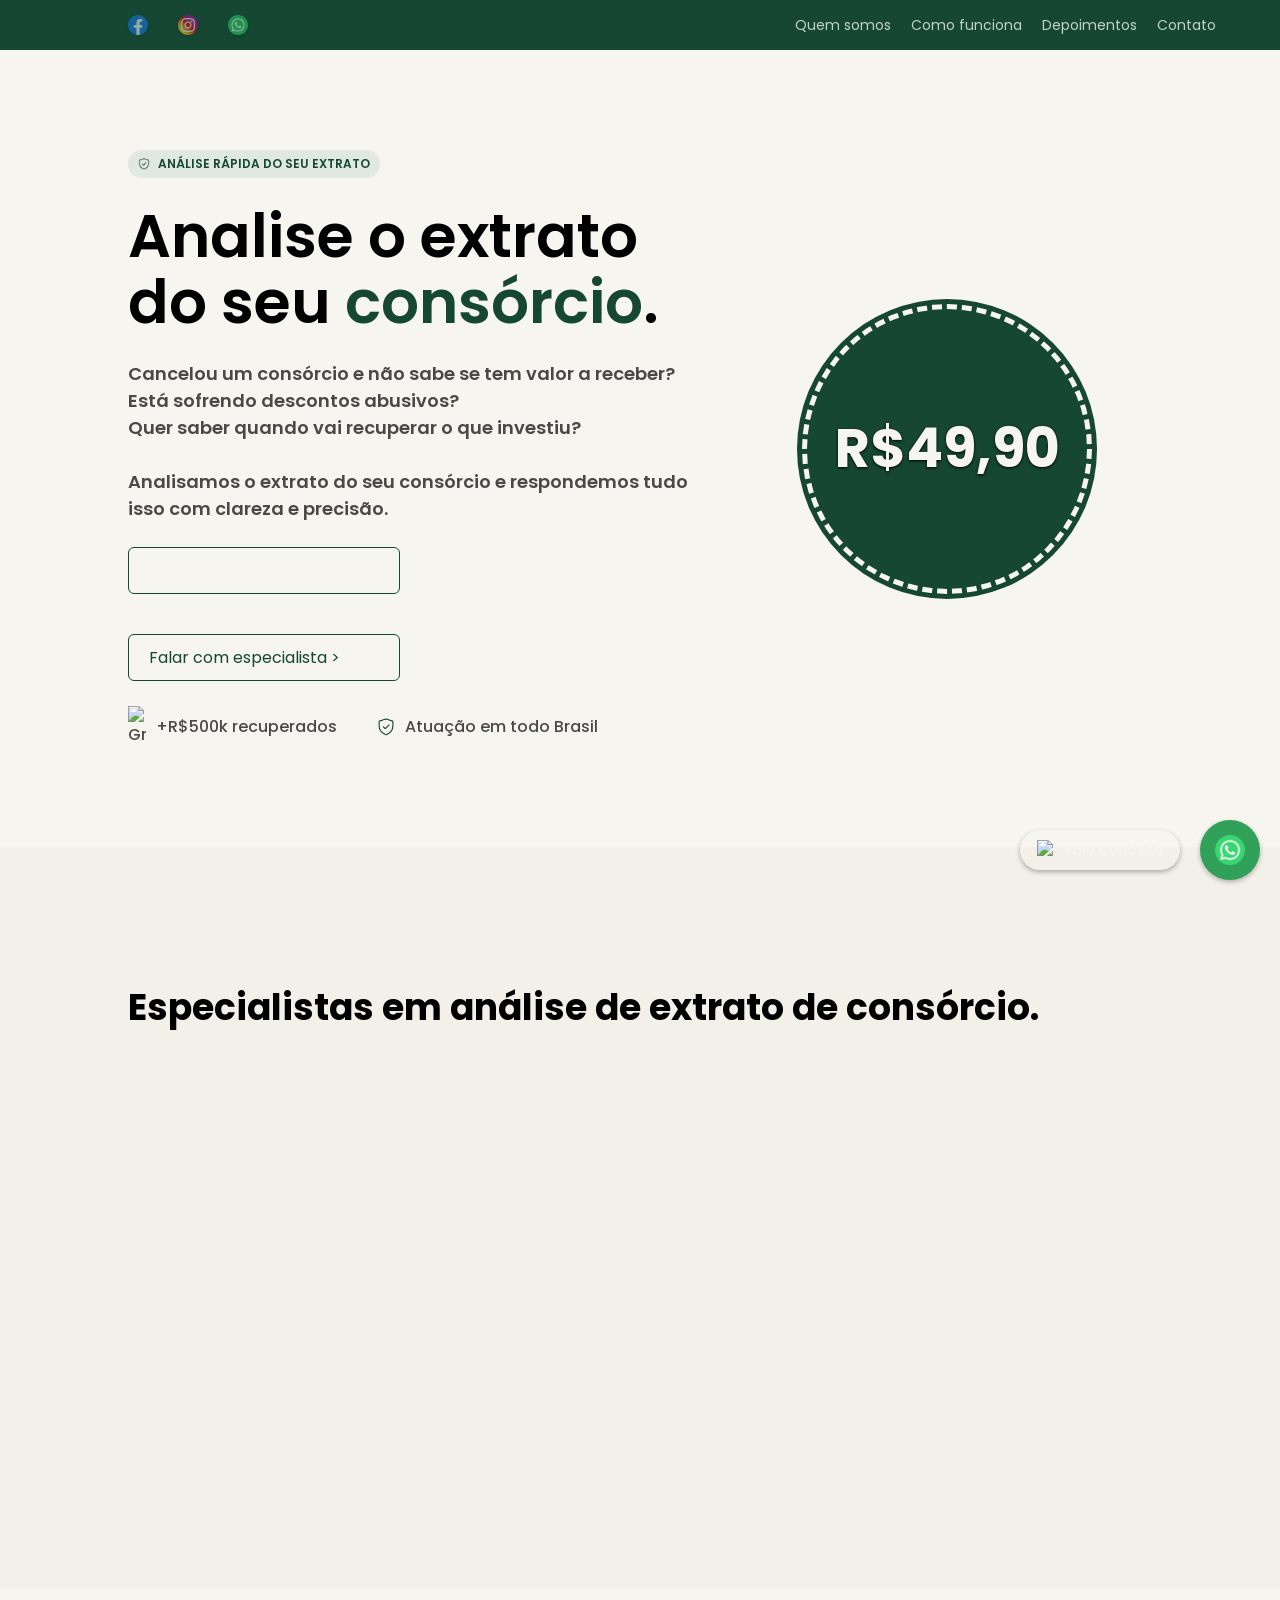
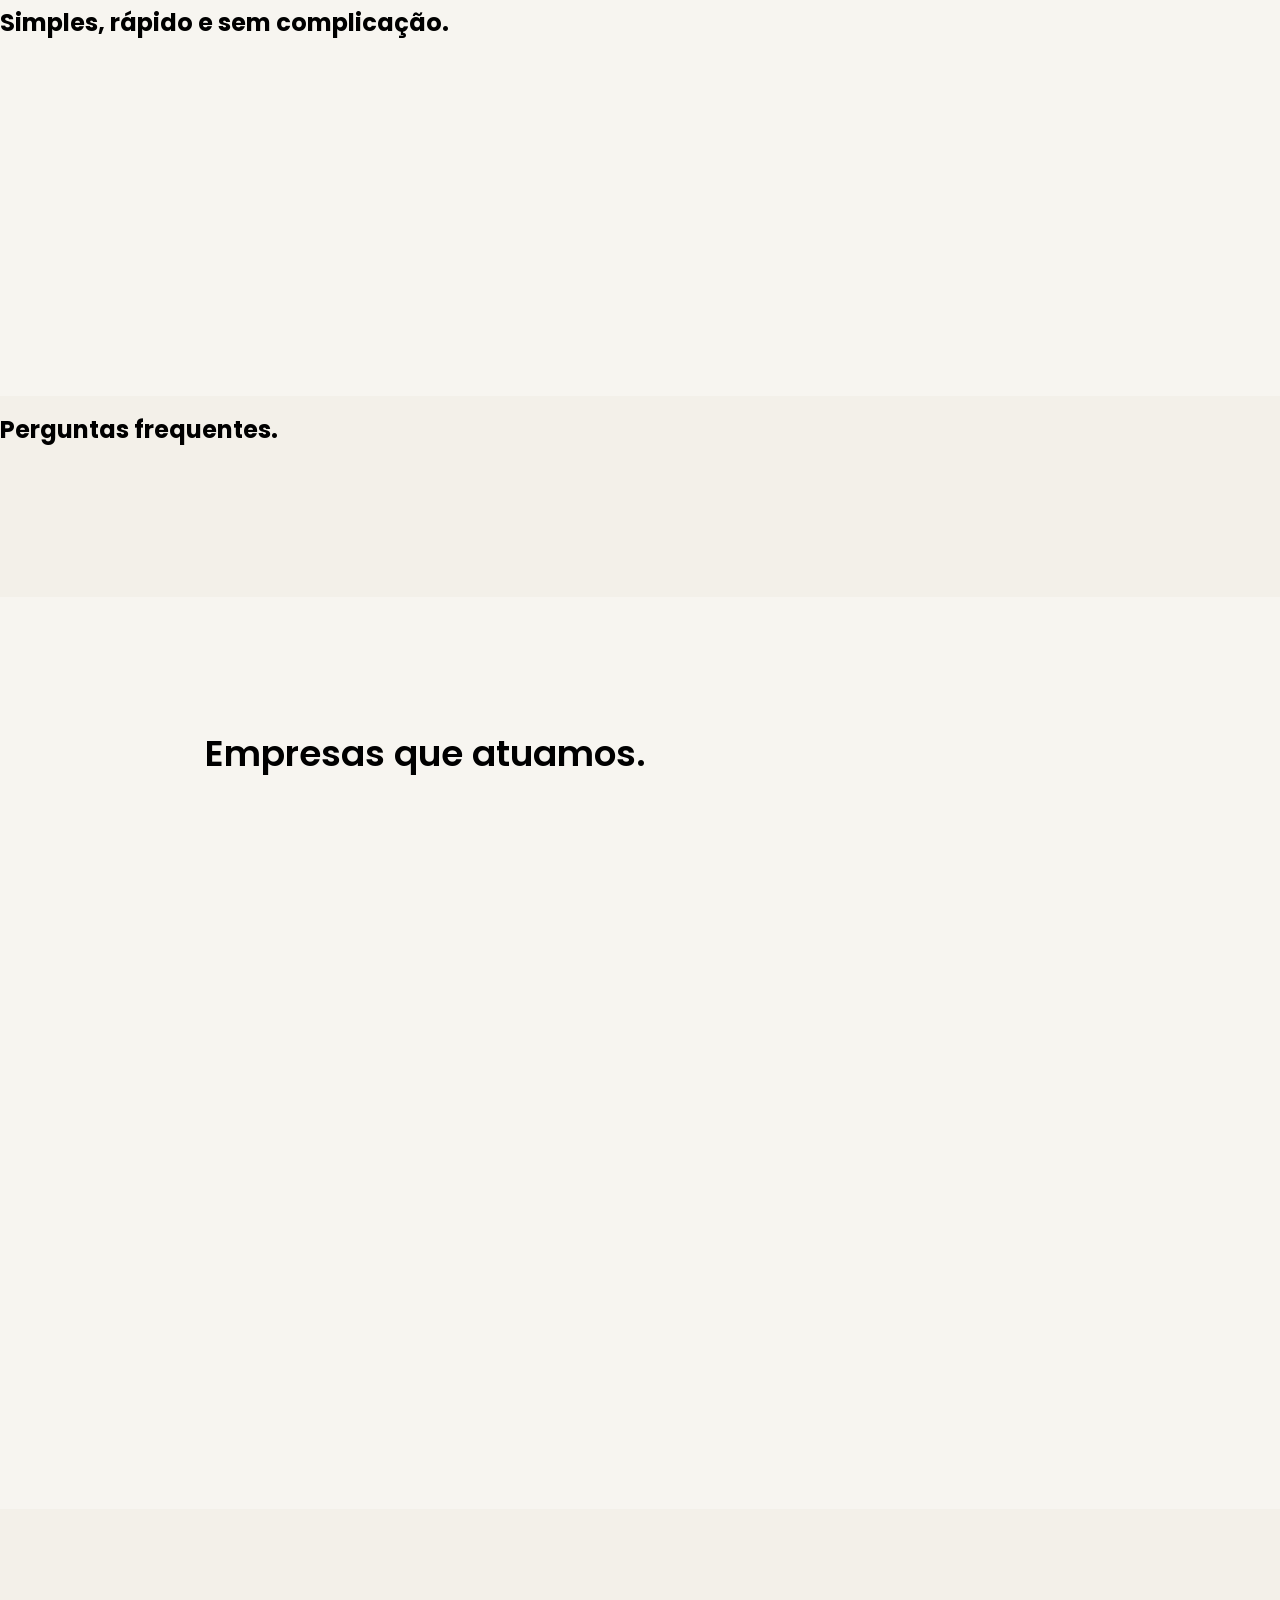
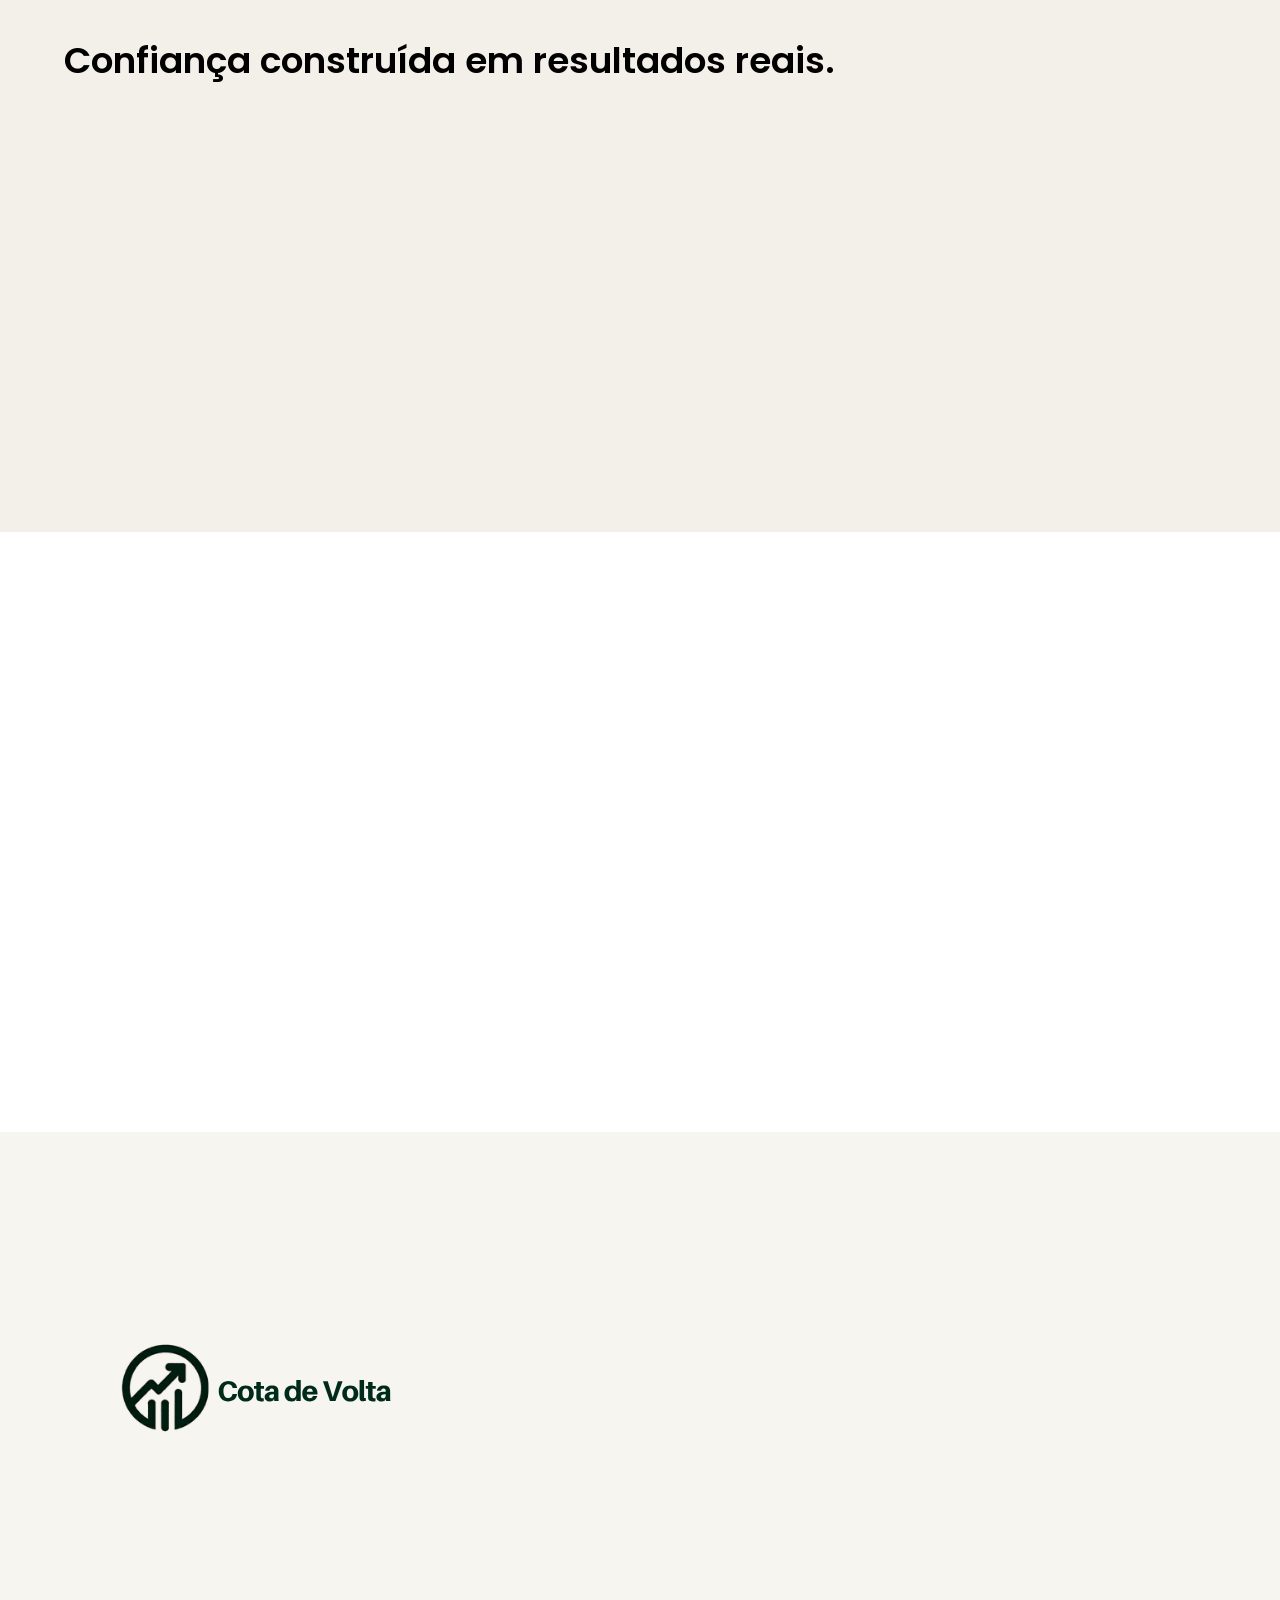
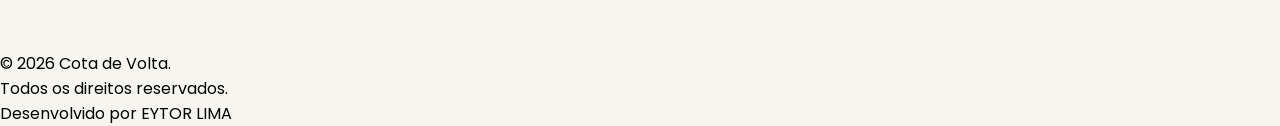
==== index.html @ eb032aff "add: schema.js for SEO and GEO" ====
<!DOCTYPE html>
<html lang="pt-br">
<head>
    <meta charset="UTF-8">
    <meta name="viewport" content="width=device-width, initial-scale=1.0">
    <meta name="description" content="Analisamos o extrato do seu consórcio por R$49,90. Identificamos cobranças indevidas, descontos abusivos e valores a recuperar. Atendimento em todo o Brasil.">
    <meta name="copyright" content="Copyright 2026 - Cota de Volta. Todos os direitos reservados.">

    <meta property="og:title" content="Cota de Volta — Análise de Extrato de Consórcio">
    <meta property="og:description" content="Analisamos o extrato do seu consórcio por R$49,90. Identificamos cobranças abusivas e valores a recuperar. Atendimento em todo o Brasil.">
    <meta property="og:type" content="website">
    <meta property="og:url" content="https://www.cotadevolta.com.br">
    <meta property="og:image" content="https://www.cotadevolta.com.br/assets/images/og-image.jpg">
    <meta property="og:locale" content="pt_BR">

    <meta name="twitter:card" content="summary_large_image">
    <meta name="twitter:title" content="Cota de Volta — Análise de Extrato de Consórcio">
    <meta name="twitter:description" content="Analisamos o extrato do seu consórcio por R$49,90. Identifique cobranças abusivas e recupere valores.">

    <link rel="canonical" href="https://cotadevolta.netlify.app/">

    <link rel="stylesheet" href="./styles/general.css">
    <link rel="stylesheet" href="./styles/extra.css">
    <link rel="stylesheet" href="./styles/talkwithus_popup.css">

    <link rel="stylesheet" href="./styles/header.css">
    <link rel="stylesheet" href="./styles/main.css">
    <link rel="stylesheet" href="./styles/whoweare.css">
    <link rel="stylesheet" href="./styles/howitworks.css">
    <link rel="stylesheet" href="./styles/faq.css">
    <link rel="stylesheet" href="./styles/enterprises.css">
    <link rel="stylesheet" href="./styles/feedbacks.css">
    <link rel="stylesheet" href="./styles/contact.css">
    <link rel="stylesheet" href="./styles/footer.css">

    <script src="./src/index.js" defer></script>
    <script src="./src/progressbar.js" defer></script>
    <script src="./src/summary.js" defer></script>
    <script src="./src/splide.js" defer type="module"></script>
    <script src="./src/popup.js" defer></script>

    <script src="./src/schema.js" defer></script>

    <link rel="stylesheet" href="https://cdn.jsdelivr.net/npm/aos@2.3.4/dist/aos.css">
    <script src="https://cdn.jsdelivr.net/npm/aos@2.3.4/dist/aos.js" defer></script>
    <script src="./src/aos.js" defer></script>

    <link rel="stylesheet" href="https://cdn.jsdelivr.net/npm/@splidejs/splide@latest/dist/css/splide.min.css" />
    <script src="https://cdn.jsdelivr.net/npm/@splidejs/splide@latest/dist/js/splide.min.js"></script>
    <script src="https://cdn.jsdelivr.net/npm/@splidejs/splide-extension-auto-scroll@latest/dist/js/splide-extension-auto-scroll.min.js"></script>

    <link rel="shortcut icon" href="./assets/icons/favicon.png" type="image/x-icon">
    <title>Cota de Volta — Análise de Extrato de Consórcio | Recupere Valores Indevidos</title>
</head>
<body>
    <a href="https://wa.me/5511991614791?text=Oi%2C%20vim%20do%20site%20cotadevolta%20e%20quero%20analisar%20meu%20extrato" target="_blank" class="wpp_btn">
        <img src="./assets/icons/whatsapp.png" alt="WhatsApp">
    </a>

    <button class="chat openPopup">
        <img src="./assets/icons/chat2.png" alt="Menu">
        Fale conosco
    </button>

    <header>
        <section class="social">
            <a href="https://www.facebook.com/profile.php?id=61588958471957" target="_blank">
                <img src="./assets/icons/facebook.png" alt="Facebook">
            </a>
            <a href="https://www.instagram.com/cotadevolta/" target="_blank">
                <img src="./assets/icons/instagram.png" alt ="Instagram">
            </a>
            <a href="https://wa.me/5511991614791?text=Oi%2C%20vim%20do%20site%20cotadevolta%20e%20quero%20analisar%20meu%20extrato" target="_blank">
                <img src="./assets/icons/whatsapp.png" alt="WhatsApp">
            </a>
        </section>
        <nav>
            <a href="#whoweare">Quem somos</a>
            <a href="#faq">Como funciona</a>
            <a href="#feedbacks">Depoimentos</a>
            <a href="#contact">Contato</a>
        </nav>
    </header>

    
     <div class="main_header">
        <a href="#top" class="logo">
            <img src="./assets/images/logo.svg" alt="COTA DE VOLTA - LOGO">
        </a>
        <section class="header_buttons">
            <a href="https://wa.me/5511991614791?text=Oi%2C%20vim%20do%20site%20cotadevolta%20e%20quero%20analisar%20meu%20extrato" target="_blank" id="fhb">
                ANALISAR EXTRATO
            </a>
            <a href="https://wa.me/5511991614791?text=Oi%2C%20vim%20do%20site%20cotadevolta%20e%20quero%20analisar%20meu%20extrato" target="_blank">
                FALAR COM ESPECIALISTA
            </a>
        </section>
    </div>

    <main class="white">
        <div class="text_area">
            <span id="safe">
                <img src="./assets/icons/shield.png" alt="Safe">
                ANÁLISE RÁPIDA DO SEU EXTRATO 
            </span>
            <h1 id="pc">
                Analise o
                extrato
                do seu 
                <span>consórcio</span>.
            </h1>
            <h1 id="mobile">
                Analise o
                extrato
                do seu 
                <span>consórcio</span> por apenas <span>R$ 49,90</span>.
            </h1>
            <p>
                Cancelou um consórcio e não sabe se tem valor a receber? 
                <br>
                Está sofrendo descontos abusivos? 
                <br>
                Quer saber quando vai recuperar o que investiu? 
                <br>
                <br>
                Analisamos o extrato do seu consórcio e respondemos tudo isso com clareza e precisão.
            </p>

            <div class="buttons">
                <a href="https://wa.me/5511991614791?text=Oi%2C%20vim%20do%20site%20cotadevolta%20e%20quero%20analisar%20meu%20extrato" id="fmb" target="_blank">
                    Quero analisar meu extrato >
                </a>
                <a href="https://wa.me/5511991614791?text=Oi%2C%20vim%20do%20site%20cotadevolta%20e%20quero%20analisar%20meu%20extrato" target="_blank">
                    Falar com especialista >
                </a>
            </div>

            <div class="infos">
                <span class="info">
                    <img src="./assets/icons/graph.png" alt="Gráfico">
                    +R$500k recuperados
                </span>
                <span class="info">
                    <img src="./assets/icons/shield.png" alt="Seguro">
                    Atuação em todo Brasil
                </span>
            </div>
        </div>

        <div class="animation_area">
            <span class="bg"></span>
            <span class="text">R$49,90</span>
            <span class="border"></span>
        </div>
    </main>

    <section class="whoweare gray" id="whoweare">
        <h6 data-aos="fade-up">QUEM SOMOS</h6>
        <h2>Especialistas em análise de extrato de consórcio.</h2>

        <p data-aos="fade-up">
            A <span>COTA DE VOLTA</span> analisa o extrato do seu consórcio de ponta a ponta, identificando cobranças indevidas, descontos abusivos e valores que você tem direito a receber. Precisando de medidas legais, indicamos um advogado especialista em consórcio.
        </p>

        <div class="cards">
            <div class="card" data-aos="fade-up">
                <img src="./assets/icons/file.png" alt="Arquivo">
                <h2>Análise Completa</h2>
                <p>Examinamos cada linha do seu extrato e explicamos, em linguagem simples, o que cada cobrança significa.</p>
            </div>
             <div class="card" data-aos="fade-up">
                <img src="./assets/icons/calculator.png" alt="Calculadora">
                <h2>Identificação de Valores</h2>
                <p>Apontamos descontos abusivos e valores que você pode ter a receber (sejam parcelas, taxas ou correções).</p>
            </div>
             <div class="card" data-aos="fade-up">
                <img src="./assets/icons/balance.png" alt="Balança">
                <h2>Indicação Especializada</h2>
                <p>Se o caso exigir medidas legais, indicamos um advogado especialista em consórcio para cuidar do seu processo.</p>
            </div>
        </div>
    </section>

    <section class="howitworks white">
        <h6 data-aos="fade-up">COMO FUNCIONA</h6>
        <h2>Simples, rápido e sem complicação.</h2>

        <div class="progressbar"></div>

        <div class="steps">
            <div class="step" data-aos="fade-up">
                <h2>01</h2>
                <h3>Envio do extrato</h3>
                <p>Você nos envia o extrato do seu consórcio de forma rápida e segura.</p>
            </div>
            <div class="step" data-aos="fade-up">
                <h2>02</h2>
                <h3>Análise técnica</h3>
                <p>Nossa equipe realiza a auditoria detalhada de cada lançamento.</p>
            </div>
            <div class="step" data-aos="fade-up">
                <h2>03</h2>
                <h3>Identificação de valores</h3>
                <p>Mapeamos com precisão os valores passíveis de recuperação.</p>
            </div>
            <div class="step" data-aos="fade-up">
                <h2>04</h2>
                <h3>Orientação ou ação</h3>
                <p>Conduzimos a estratégia administrativa ou judicial mais adequada.</p>
            </div>
        </div>
    </section>

    <section class="faq gray" id="faq">
        <div class="text">
            <h6 data-aos="fade-up">FAQ</h6>
            <h2>Perguntas frequentes.</h2>
            <p data-aos="fade-up">Esclarecemos as dúvidas mais comuns sobre análise e recuperação de valores de consórcios.</p>
        </div>


        <div class="questions" data-aos="fade-up">
            <details>
                <summary>
                    É possível recuperar valores de um consórcio cancelado?
                </summary>
                <p>
                    Com o extrato do seu consórcio em mãos, analisamos e te informamos se há valores a receber.
                    <br>
                    <br>
                    Mas, mesmo após o cancelamento, há valores que podem ser restituídos, como parcelas pagas, taxas e correções aplicadas indevidamente. 
                </p>
            </details>
            <details>
                <summary>
                    E se meu consórcio ainda está ativo?
                </summary>
                <p>
                    Também realizamos a análise de consórcios ativos!
                    <br>
                    Identificamos cobranças irregulares e indicamos o melhor caminho para preservar seus direitos.
                </p>
            </details>
            <details>
                <summary>
                    Como é feita a análise do extrato?
                </summary>
                <p>
                    Nossa equipe realiza uma auditoria técnica detalhada do extrato fornecido pela administradora, verificando cada lançamento, taxa e correção sob a ótica financeira e jurídica.
                </p>
                </details>
            <details>
                <summary>
                    É sempre necessária ação judicial?
                </summary>
                <p>
                    Não, nem sempre! 
                    <br>
                    Sempre que possível, buscamos solução administrativa. 
                    <br>
                    <br>
                    A via judicial é adotada quando representa o caminho mais eficaz para o resultado desejado.
                </p>
            </details>
            <details>
                <summary>
                    Quanto tempo leva a análise?
                </summary>
                <p>
                    A análise inicial é feita em poucos dias. 
                    <br>
                    <br>
                    A duração da recuperação varia conforme a complexidade do caso e o caminho adotado (administrativo ou judicial).
                </p>
            </details>
        </div>
    </section>

      <section class="enterprises white">
        <div class="text">
            <h6 data-aos="fade-up">EXEMPLOS</h6>
            <h2>Empresas que atuamos.</h2>
            <p data-aos="fade-up">Esses são exemplos de empresas que atuamos na análise de extratos e recuperação de consórcios.</p>
        </div>

        <section class="splide" aria-label="Splide Basic HTML Example" data-aos="fade-up">
            <div class="splide__track">
                    <ul class="splide__list">
                        <li class="splide__slide">
                            <img src="./assets/images/porto-bank.png" alt="bradesco">
                        </li>
                        <li class="splide__slide">
                            <img src="./assets/images/bradesco.png" alt="bradesco">
                        </li>
                        <li class="splide__slide">
                            <img src="./assets/images/ademicon.png" alt="ademicon">
                        </li>
                        <li class="splide__slide">
                            <img src="./assets/images/remaza.png" alt="remaza">
                        </li>
                         <li class="splide__slide">
                            <img src="./assets/images/alpha.png" alt="alpha">
                        </li>
                         <li class="splide__slide">
                            <img src="./assets/images/chevrolet.png" alt="chevrolet">
                        </li>
                         <li class="splide__slide">
                            <img src="./assets/images/hs-consorcio.png" alt="hs-consorcio">
                        </li>
                         <li class="splide__slide">
                            <img src="./assets/images/cnp.png" alt="cnp">
                        </li>
                    </ul>
            </div>
        </section>
    </section>

    <section class="feedbacks gray" id="feedbacks">
        <h6 data-aos="fade-up">DEPOIMENTOS</h6>
        <h2>Confiança construída em resultados reais.</h2>

        <div class="cards">
            <div class="card" data-aos="fade-up">
                <img src="./assets/icons/quote.png" alt="Aspas">
                <p>
                    Recuperei um valor que considerava perdido há anos. Atendimento técnico, claro e sem promessas vazias.
                </p>
                <hr>
                <span class="person">Mariana A.</span>
                <span class="from">Cliente - São Paulo, SP</span>
            </div>
            <div class="card" data-aos="fade-up">
                <img src="./assets/icons/quote.png" alt="Aspas">
                <p>
                    Profissionalismo do início ao fim. A análise do extrato foi precisa e o processo, transparente.
                </p>
                <hr>
                <span class="person">Roberto L.</span>
                <span class="from">Cliente — Belo Horizonte, MG</span>
            </div>
            <div class="card" data-aos="fade-up">
                <img src="./assets/icons/quote.png" alt="Aspas">
                <p>
                    Confiança é a palavra. Explicaram cada etapa e entregaram o que prometeram, com seriedade.
                </p>
                <hr>
                <span class="person">Camila S.</span>
                <span class="from">Cliente — Curitiba, PR</span>
            </div>
        </div>
    </section>

    <section class="contact green" id="contact">
        <h6 data-aos="fade-up">CONTATO</h6>
        <h2 data-aos="fade-up">Vamos analisar o seu extrato hoje.</h2>
        <p data-aos="fade-up">
            Fale com nossa equipe, envie o extrato do seu consórcio e receba uma análise completa por R$49,90. 
            <br>
            <br>
            Rápido, claro e sem enrolação.
        </p>

        <div class="buttons" data-aos="fade-up">
            <a href="https://wa.me/5511991614791?text=Oi%2C%20vim%20do%20site%20cotadevolta%20e%20quero%20analisar%20meu%20extrato" target="_blank" id="wpp">
                <img src="./assets/icons/chat.png" alt="Contato WhatsApp">
                Falar no WhatsApp
            </a>
            <button class="openPopup" id="forms">
                Preencher formulário >
            </button>
        </div>
    </section>

    <footer class="white">
        <div class="content">
            <div class="footerlogo">
                <img src="./assets/images/logo.png" alt="COTA DE VOLTA LOGO">
            </div>
            <p>
                © 2026 Cota de Volta. 
                <br>
                Todos os direitos reservados.
            </p>
        </div>

        <div class="by">
            Desenvolvido por 
            <a href="https://github.com/eytorsousa" target="_blank">EYTOR LIMA</a>
        </div>
    </footer>
    <script src="https://web3forms.com/client/script.js" async defer></script>
</body>
</html>
---- styles/general.css ----
@import url('https://fonts.googleapis.com/css2?family=Poppins:ital,wght@0,100;0,200;0,300;0,400;0,500;0,600;0,700;0,800;0,900;1,100;1,200;1,300;1,400;1,500;1,600;1,700;1,800;1,900&display=swap');

:root {
    --green: #154732;
    --black: #001021;
    --white: #f7f5f0;
    --gray: #f3f0e9;
    --font-family: 'Poppins', 'Arial', sans-serif;
}

:root {
    --swiper-pagination-color: var(--green);
    --swiper-navigation-color: var(--green);
}

img {
  -webkit-user-drag: none; 
  -khtml-user-drag: none; 
  -o-user-drag: none; 
  -webkit-user-select: none; 
  -moz-user-select: none; 
  -ms-user-select: none; 
  user-select: none; 
  pointer-events: none; 
}

* {
    box-sizing: border-box;
    margin: 0;
    padding: 0;
    font-family: var(--font-family);
}

html {
    scroll-behavior: smooth;
}

h1, h2, h3 {
    margin: 0;
    padding: 0;
}

a {
    text-decoration: none;
    color: inherit;
}

.gray {
    background-color: var(--gray);
}

.white {
    background-color: var(--white);
}
---- styles/extra.css ----
.wpp_btn {
  align-items: center;
  background-color: #1b9849;
  border-radius: 100%;
  bottom: 20px;
  box-shadow: 0 2px 5px rgba(0, 0, 0, 0.3);
  display: flex;
  height: 60px;
  justify-content: center;
  opacity: 0.9;
  position: fixed;
  right: 20px;
  transition: all 0.1s ease-in-out;
  width: 60px;
  z-index: 1000;
}

.wpp_btn img {
  width: 30px;
  height: 30px;
}

.wpp_btn:hover {
  cursor: pointer;
  opacity: 1;
}

.chat {
  align-items: center;
  background-color: var(--lgreen);
  border: none;
  border-radius: 150px;
  bottom: 30px;
  box-shadow: 0 2px 5px rgba(0, 0, 0, 0.3);
  color: var(--white);
  display: flex;
  font-size: 14px;
  font-weight: 500;
  height: 40px;
  justify-content: center;
  outline: none;
  position: fixed;
  right: 100px;
  transition: all 0.1s ease-in-out;
  width: 160px;
  z-index: 1000;
}

.chat img {
  width: 20px;
  height: 20px;
  margin-right: 8px;
}

.chat:hover {
  background-color: var(--green);
  cursor: pointer;
}

.splide__slide {
  align-self: center;
  display: flex;
  justify-content: center;
}

.splide__slide img {
  align-items: center;
  height: auto;
  justify-content: center;
  width: 160px;
}

@media (max-width: 600px) { 
  .wpp_btn {
    bottom: 15px;
    right: 15px;
  }

  .chat {
    bottom: 15px;
    right: 80px;
  }
}
---- styles/talkwithus_popup.css ----
.popup {
  position: fixed;
  top: 0;
  left: 0;
  width: 100%;
  height: 100%;
  background: rgba(0,0,0,0.5);
  display: flex;
  justify-content: center;
  align-items: center;
  opacity: 0;
  pointer-events: none;
  transition: 0.3s ease;
  z-index: 1001;
}

.popup.active {
  opacity: 1;
  pointer-events: all;
}

.popup-content {
  background: white;
  padding: 30px;
  border-radius: 10px;
  width: 500px;
  position: relative;
}

.close {
  position: absolute;
  top: 10px;
  right: 10px;
  border: none;
  background: none;
  font-size: 20px;
  cursor: pointer;
}

.popup-content h3 {
  color: var(--green);
  font-size: 24px;
  font-weight: 600;
}

.popup-content p {
  color: rgba(0, 0, 0, 0.8);
  font-size: 16px;
  margin-bottom: 30px;
}

.popup-content form {
  display: flex;
  flex-direction: column;
  gap: 22px;
}

.popup-content label {
  display: flex;
  flex-direction: column;
  font-size: 14px;
}

.popup-content input {
  padding: 8px;
  border: 1px solid #ccc;
  border-radius: 5px;
}

.popup-content input[type="text"]:focus, .popup-content input[type="tel"]:focus {
  border-color: var(--green);
  box-shadow: 1px 0px 3px rgba(0, 0, 0, 0.2);
  outline: none;
}

.popup-content .radio-group {
  display: flex;
  justify-content: space-evenly;
}

.popup-content .radio {
  align-self: center;
  gap: 20px;
}

.popup-content button[type="submit"] {
  background-color: var(--gray);
  border-radius: 5px;
  border: none;
  box-shadow: 1px 0px 3px rgba(0, 0, 0, 0.2);
  color: var(--green);
  cursor: pointer;
  font-size: 14px;
  font-weight: 500;
  margin-top: 10px;
  padding: 10px;
  transition: all 0.2s ease-in-out;
}

.popup-content button[type="submit"]:hover {
  background: #184d3a;
  color: var(--white);
}

.popup-content .h-captcha {
  align-self: center;
}

@media (max-width: 600px) { 
  .popup-content {
    width: 90%;
    padding: 20px;
  }
}
---- styles/header.css ----
header {
  align-items: center;
  background-color: var(--green);
  display: flex;
  justify-content: space-between;
  height: 50px;
  position: fixed;
  top: 0;
  left: 0;
  width: 100%;
  z-index: 1000;
  transition: transform 0.3s ease, opacity 0.3s ease;
}

header.hidden {
  transform: translateY(-100%);
  opacity: 0;
}

header .social {
    display: flex;
    gap: 30px;
    justify-content: space-evenly;
    padding-left: 10%;
}

header .social a {
    border-radius: 100%;
    box-shadow: 0px 1px 3px rgba(0, 0, 0, 0.2);
    display: flex;
    height: 20px;
    opacity: 0.55;
    transition: all 0.1s ease-in-out;
    width: 20px;
}

header .social a:hover {
    box-shadow: 0px 3px 3px rgba(0, 0, 0, 0.2);
    cursor: pointer;
    opacity: 1;
}

header nav {
    align-items: center;
    color: white;
    display: flex;
    font-weight: 400;
    gap: 20px;
    padding-right: 5%;
}

header nav a {
    font-size: 14px;
    opacity: 0.75;
    position: relative;
    transition: all 0.1s ease-in-out;
}

header nav a:hover {
    cursor: pointer;
    opacity: 1;
}

header nav a::after {
    background-color: white;
    content: '';
    position: absolute;
    height: 2px;
    left: 0;
    transform: translateY(25px);
    transition: all 0.3s ease-in-out;
    width: 0px;
}

header nav a:hover::after {
    width: 100%;
}


.main_header {
  align-items: center;
  border-bottom: solid 1px #ccc;
  background-color: var(--white);
  display: flex;
  justify-content: space-between;
  padding: 10px 0;
  position: fixed;
  top: 0;
  left: 0;
  width: 100%;
  transform: translateY(-100%);
  opacity: 0;
  transition: all 0.3s ease-in-out;
  z-index: 999;
}

.main_header.visible {
  transform: translateY(0);
  opacity: 1;
}

.main_header.invisible {
  transform: translateY(-100%);
  opacity: 0;
}

.main_header .logo {
    align-items: center;
    display: flex;
    flex-direction: row;
    height: 50px;
    justify-content: center;
    margin-left:  15%;
    width: 200px;
}

.main_header .logo img {
    height: 500%;
}


.main_header .header_buttons {
    display: flex;
    gap: 20px;
    padding-right: 5%;
    width: fit-content;
}

.main_header .header_buttons a {
    border: solid 1px var(--green);
    border-radius: 7px;
    background-color: var(--white);
    color: var(--green);
    font-size: 14px;
    font-weight: 500;
    padding: 10px;
    transition: all 0.15s ease-in-out;
}

.header_buttons #fhb {
    background-color: var(--lgreen);
    color: var(--white);
}

.header_buttons #fhb:hover {
    background-color: var(--green);
}

.main_header .header_buttons a:hover {
    color: var(--white);
    background-color: var(--green);
    column-span: var(--white);
}

@media (max-width: 1024px) {
    .main_header .logo {
        margin-left: 10%;
    }

    .main_header .header_buttons {
        gap: 12px;
    }

    .main_header .header_buttons a {
        font-size: 12px;
        padding: 8px;
    }
}

@media (max-width: 768px) {
    header .social {
        padding-left: 5%;
    }

    header nav {
        gap: 16px;
    }

    header nav a {
        font-size: 12px;
    }

    .main_header .logo {
        margin-left: 5%;
    }
}

@media (max-width: 600px) {
    header .social {
        gap: 20px;
    }

    header .social a {
        height: 16px;
        width: 16px;
    }

    .main_header .logo {
        display: none;
    }

    .main_header .header_buttons {
        padding: 0;
        gap: 0;
        align-items: center;
        justify-content: space-evenly;
        display: flex;
        width: 100%;
    }

    .main_header .header_buttons a {
        display: flex;
        align-items: center;
        justify-content: center;
        font-size: 10px;
        height: fit-content;
        width: 40%;
    }
}

@media (max-width: 480px) {
    header nav {
        gap: 10px;
    }

    header nav a {
        font-size: 10px;
    }
}

@media (max-width: 420px) {
    header nav {
        gap: 10px;
    }

    header nav a {
        font-size: 8px;
        font-weight: 600;
    }
}
---- styles/main.css ----
main {
    display: flex;
    justify-content: space-between;
    padding: 150px 15% 100px;
}

main .text_area {
    display: flex;
    flex-direction: column;
    gap: 25px;
    width: 60%;
}

main #safe {
    align-items: center;
    background-color: #247a561a;
    border-radius: 50px;
    color: var(--green);
    display: flex;
    font-size: 12px;
    font-weight: 600;
    gap: 8px;
    padding: 5px 10px;
    width: fit-content;
}

main #safe img {
    height: 12px;
    width: 12px;
}

.text_area h1#pc, .text_area h1#mobile {
    font-size: 60px;
    font-weight: 600;
    line-height: 1.1;
}

.text_area h1#mobile {
    display: none;
}

.text_area h1 span {
    color: var(--green);
}

.text_area p {
    color: rgba(0, 0, 0, 0.7);
    font-size: 18px;
    font-weight: 600;
}

.text_area .buttons {
    display: flex;
    gap: 40px;
}

.text_area .buttons a {
    background-color: var(--white);
    border: solid 1px var(--green);
    border-radius: 6px;
    color: var(--green);
    font-size: 16px;
    font-weight: 00;
    padding: 10px 20px;
    transition: all 0.15s ease-in-out;
    width: fit-content;
}

.text_area .buttons a:hover {
    background-color: var(--green);
    color: var(--gray);
}

.buttons #fmb {
    background-color: var(--lgreen);
    color: var(--white);
}

.buttons #fmb:hover {
    background-color: var(--green);
}

.text_area .infos {
    display: flex;
    gap: 40px;
}

.infos .info {
    align-items: center;
    color: rgba(0, 0, 0, 0.7);
    display: flex;
    font-weight: 500;
    gap: 10px;
}

.info img {
    width: 18px;
}

main .animation_area {
    align-self: center;
    align-items: center;
    display: flex;
    height: fit-content;
    justify-content: center;
    width: 30%;
}

main .animation_area .text {
    align-self: center;
    color: var(--white);
    font-size: 54px;
    font-weight: 700;
    position: absolute;
    text-shadow: 0px 1px 3px black;
}

main .animation_area .bg {
    background-color: var(--green);
    border-radius: 100%;
    background-size: cover;
    background-position: center;
    height: 300px;
    width: 300px;
}

main .animation_area .border {
    border: solid 5px var(--white);
    border-style: dashed;
    border-radius: 100%;
    height: 290px;
    position: absolute;
    width: 290px;
    animation: spin 30s linear infinite;
}

@keyframes spin {
  from {
    transform: rotate(0deg);
    transform-origin: center;
  }
  to {
    transform: rotate(360deg);
    transform-origin: center;
  }
}


@media (max-width: 1400px) {
    main {
        padding: 150px 10% 100px;
    }

    main .text_area {
        width: 55%;
    }

    .text_area h1 {
        font-size: 50px;
    }

    main .animation_area {
        width: 40%;
    }

    .text_area .buttons {
        flex-direction: column;
        width: fit-content;
    }

    .text_area .buttons a {
        width: 100%;
    }
}

@media (max-width: 1024px) {
    main {
        flex-direction: column;
        padding: 100px 10%;
    }

    .text_area #pc {
        display: none;
    }

    .text_area h1#mobile {
        display: block;
        font-size: 42px;
    }

    main .text_area {
        width: 100%;
    }

    .text_area p {
        font-weight: 500;
    }

    .text_area .buttons {
        flex-direction: row;
    }

    .text_area .buttons a {
        width: fit-content;
    }

    main .animation_area {
       display: none;
    }
}

@media (max-width: 768px) {
    .text_area h1#mobile {
        display: block;
        font-size: 36px;
    }

    .text_area p {
        font-size: 16px;
        font-weight: 500;
    }

    .text_area .buttons {
        gap: 15px;
        flex-direction: column;
    }

    .text_area .buttons a {
        width: 300px;
    }

    .text_area .infos {
        flex-direction: column;
        gap: 20px;
    }
}

@media (max-width: 600px) {
    .text_area h1#mobile {
        display: block;
        font-size: 32px;
    }

    .text_area p {
        font-size: 14px;
        font-weight: 500;
    }

    .text_area .buttons {
        gap: 15px;
        flex-direction: column;
    }

    .text_area .buttons a {
        width: 300px;
    }
   
}

@media (max-width: 480px) {
    .text_area h1#mobile {
        display: block;
        font-size: 28px;
    }
}
---- styles/whoweare.css ----
.whoweare {
    display: flex;
    flex-direction: column;
    justify-content: space-evenly;
    padding: 100px 15%;
    gap: 12px;
}

.whoweare h6 {
    color: var(--green);
    font-weight: 600;
    font-size: 14px;
    font-weight: 500;
    letter-spacing: 1px;
}

.whoweare h2 {
    font-size: 36px;
}

.whoweare p {
    color: rgba(0, 0, 0, 0.7);
    font-size: 20px;
    font-weight: 500;
    width: 85%;
}

.whoweare p span {
    color: var(--green);
    font-weight: 700;
}

.whoweare .cards {
    display: flex;
    gap: 30px;
    margin-top: 40px;
}

.whoweare .card {
    background-color: white;
    border: solid 1px rgba(128, 128, 128, 0.3);
    border-radius: 15px;
    display: flex;
    flex-direction: column;
    gap: 15px;
    height: 250px;
    justify-content: center;
    overflow: hidden;
    padding: 30px;
    transition: all 0.2s ease-in;
    width: 100%;
}

.whoweare .card:hover {
    box-shadow: 0px 1px 3px;
}

.whoweare .card img {
    background-color: #15473228;
    padding: 10px;
    border-radius: 4px;
    width: 40px;
}

.whoweare .card h2 {
    font-size: 18px;
    font-weight: 600;
}

.whoweare .card p {
    font-size: 13px;
    font-weight: 500;
}


@media (max-width: 1400px) {
    .whoweare {
        padding: 100px 10%;
    }

    .whoweare .card {
        height: 300px;
    }

    .whoweare .card p {
        text-align: justify;
    }

}

@media (max-width: 1024px) {
    .whoweare {
        align-items: center;
    }

    .whoweare p {
        text-align: justify;
        font-size: 18px;
        width: 90%;
    }

    .whoweare h2 {
        font-size: 32px;
        margin: 10px 0;
        text-align: center;
    }

    .whoweare .cards {
        justify-content: center;
        flex-wrap: wrap;
    }

    .whoweare .card {
        height: 260px;
        padding: 20px;
        width: 600px;
    }

    .whoweare .card h2 {
        font-size: 20px;
        align-self: start;
    }

    .whoweare .card p {
        text-align: justify;
        font-size: 16px;
        align-self: start;
        width: 90%;
    }
}

@media (max-width: 768px) {
    .whoweare h2 {
        font-size: 28px;
    }

    .whoweare p {
        font-size: 16px;
        width: 95%;
    }

    .whoweare .card {
        width: 500px;
    }
}

@media (max-width: 600px) {
    .whoweare h2 {
        font-size: 24px;
    }

    .whoweare p {
        font-size: 14px;
        width: 90%;
    }

    .whoweare .card {
        width: 400px;
    }
}

@media (max-width: 480px) {
    .whoweare h2 {
        font-size: 20px;
    }

    .whoweare .card {
        width: 360px;
    }
}
---- styles/enterprises.css ----
.enterprises {
    display: flex;
    flex-direction: column;
    gap: 16px;
    padding: 100px 16%;
}

.enterprises .text {
    display: flex;
    flex-direction: column;
    gap: 8px;
    width: 600px;
}

.enterprises h6 {
    color: var(--green);
    font-weight: 600;
    font-size: 14px;
    font-weight: 500;
    letter-spacing: 1px;
}  

.enterprises h2 {
    font-size: 36px;
    font-weight: 600;
}

.enterprises p {
    color: rgba(0, 0, 0, 0.7);
    font-size: 16px;
    font-weight: 500;
    width: 85%;
}

@media (max-width: 768px) {
    .enterprises {
        padding: 100px 10%;
    }

    .enterprises .text {
        width: 100%;
    }

    .enterprises .splide {
        width: 100%;
    }

    .enterprises .splide img {
        width: 70%;
    }
}

@media (max-width: 600px) {
    .enterprises h2 {
        font-size: 28px;
    }
}

@media (max-width: 480px) {
    .enterprises h2 {
        font-size: 24px;
    }

    .enterprises p {
        width: 100%;
        font-size: 14px;
    }

    .enterprises .splide img {
        width: 65%;
    }
}
---- styles/feedbacks.css ----
.feedbacks {
    display: flex;
    flex-direction: column;
    justify-content: space-evenly;
    padding: 100px 16%;
    gap: 12px;
}

.feedbacks h6 {
    color: var(--green);
    font-weight: 600;
    font-size: 14px;
    font-weight: 500;
    letter-spacing: 1px;
}

.feedbacks h2 {
    font-size: 36px;
    font-weight: 600;
    line-height: 1.05;
}

.feedbacks .cards {
    display: flex;
    gap: 30px;
    margin-top: 40px;
}

.feedbacks .card {
    background-color: var(--white);
    border: solid 1px rgba(128, 128, 128, 0.3);
    border-radius: 10px;
    display: flex;
    flex-direction: column;
    gap: 15px;
    height: 300px;
    justify-content: center;
    overflow: hidden;
    padding: 30px;
    transition: all 0.2s ease-in;
    width: 100%;
}

.card:hover {
    box-shadow: 0px 1px 3px;
}

.feedbacks .card img {
    background-color: #15473228;
    padding: 10px;
    border-radius: 4px;
    width: 40px;
}

.feedbacks .card p {
    font-size: 16px;
    font-weight: 500;
}

.feedbacks .card .person {
    font-size: 16px;
    font-weight: 600;
}

.feedbacks .card .from {
    color: rgba(0, 0, 0, 0.7);
    font-size: 14px;
    font-weight: 500;
}


@media (max-width: 1400px) {
    .feedbacks {
        padding: 100px 5%;
    }

    .feedbacks .cards p{
        font-size: 14px;
    }
}

@media (max-width: 1024px) {
    .feedbacks {
        padding: 100px 10%;
        align-items: center;
    }

    .feedbacks h2 {
        font-size: 28px;
        text-align: center;
    }

    .feedbacks .cards {
        flex-direction: column;
        height: fit-content;
        width: 600px;
    }

    .feedbacks .cards p{
        font-size: 18px;
    }
}

@media (max-width: 768px) {
  .feedbacks .cards {
        width: 400px;
    }

    .feedbacks .cards p{
        text-align: justify;
        font-size: 16px;
    }
}

@media (max-width: 600px) {
    .feedbacks .cards {
        width: 360px;
    }

    .feedbacks .cards p{
        font-size: 14px;
    }
}
---- styles/contact.css ----
.contact {
    align-items: center;
    display: flex;
    flex-direction: column;
    justify-content: space-evenly;
    padding: 150px 16%;
    gap: 12px;
}

.contact h6 {
    color: var(--white);
    font-weight: 600;
    font-size: 14px;
    font-weight: 500;
    letter-spacing: 1px;
}

.contact h2 {
    color: var(--white);
    font-size: 48px;
    font-weight: 600;
    line-height: 1.05;
    text-align: center;
}

.contact p {
    color: rgba(255, 255, 255, 0.8);
    font-size: 20px;
    font-weight: 500;
    text-align: center;
}

.contact .buttons {
    display: flex;
    gap: 40px;
    margin-top: 20px;
}

.contact .buttons a, .contact .buttons button {
    align-items: center;
    display: flex;
    background-color: var(--green);
    border: solid 1px var(--white);
    border-radius: 6px;
    color: var(--white);
    font-size: 20px;
    font-weight: 600;
    gap: 12px;
    padding: 10px 20px;
    transition: all 0.15s ease-in-out;
    width: fit-content;
}

.contact .buttons #wpp {
    background-color: var(--white);
    color: var(--green);
}

.contact img {
    height: 18px;  
}

.contact .buttons a:hover, .contact .buttons button:hover {
    background-color: var(--white);
    color: var(--green);
    cursor: pointer;
}

@media (max-width: 1024px) {
    .contact {
        padding: 150px 10%;
    }

    .contact h2 {
        font-size: 40px;
    }

    .contact p {
        font-size: 18px;
        margin-top: 20px;
        width: 100%;
    }
    
    .contact .buttons {
        flex-direction: column;
        gap: 20px;
   }
    
}

@media (max-width: 768px) {
     .contact h2 {
        font-size: 36px;
    }

    .contact p {
        font-size: 18px;
        margin-top: 20px;
        width: 100%;
    }

    .contact .buttons {
        flex-direction: column;
        gap: 20px;
   }
}

@media (max-width: 600px) {
    .contact {
        padding: 100px 10%;
    }
}

@media (max-width: 480px) {
    .contact h2 {
        font-size: 30px;
    }

    .contact p {
        font-size: 14px;
        margin-top: 20px;
        width: 100%;
    }

    .contact .buttons a, .contact .buttons button {
        font-size: 16px;
        padding: 8px 16px;
    }
}
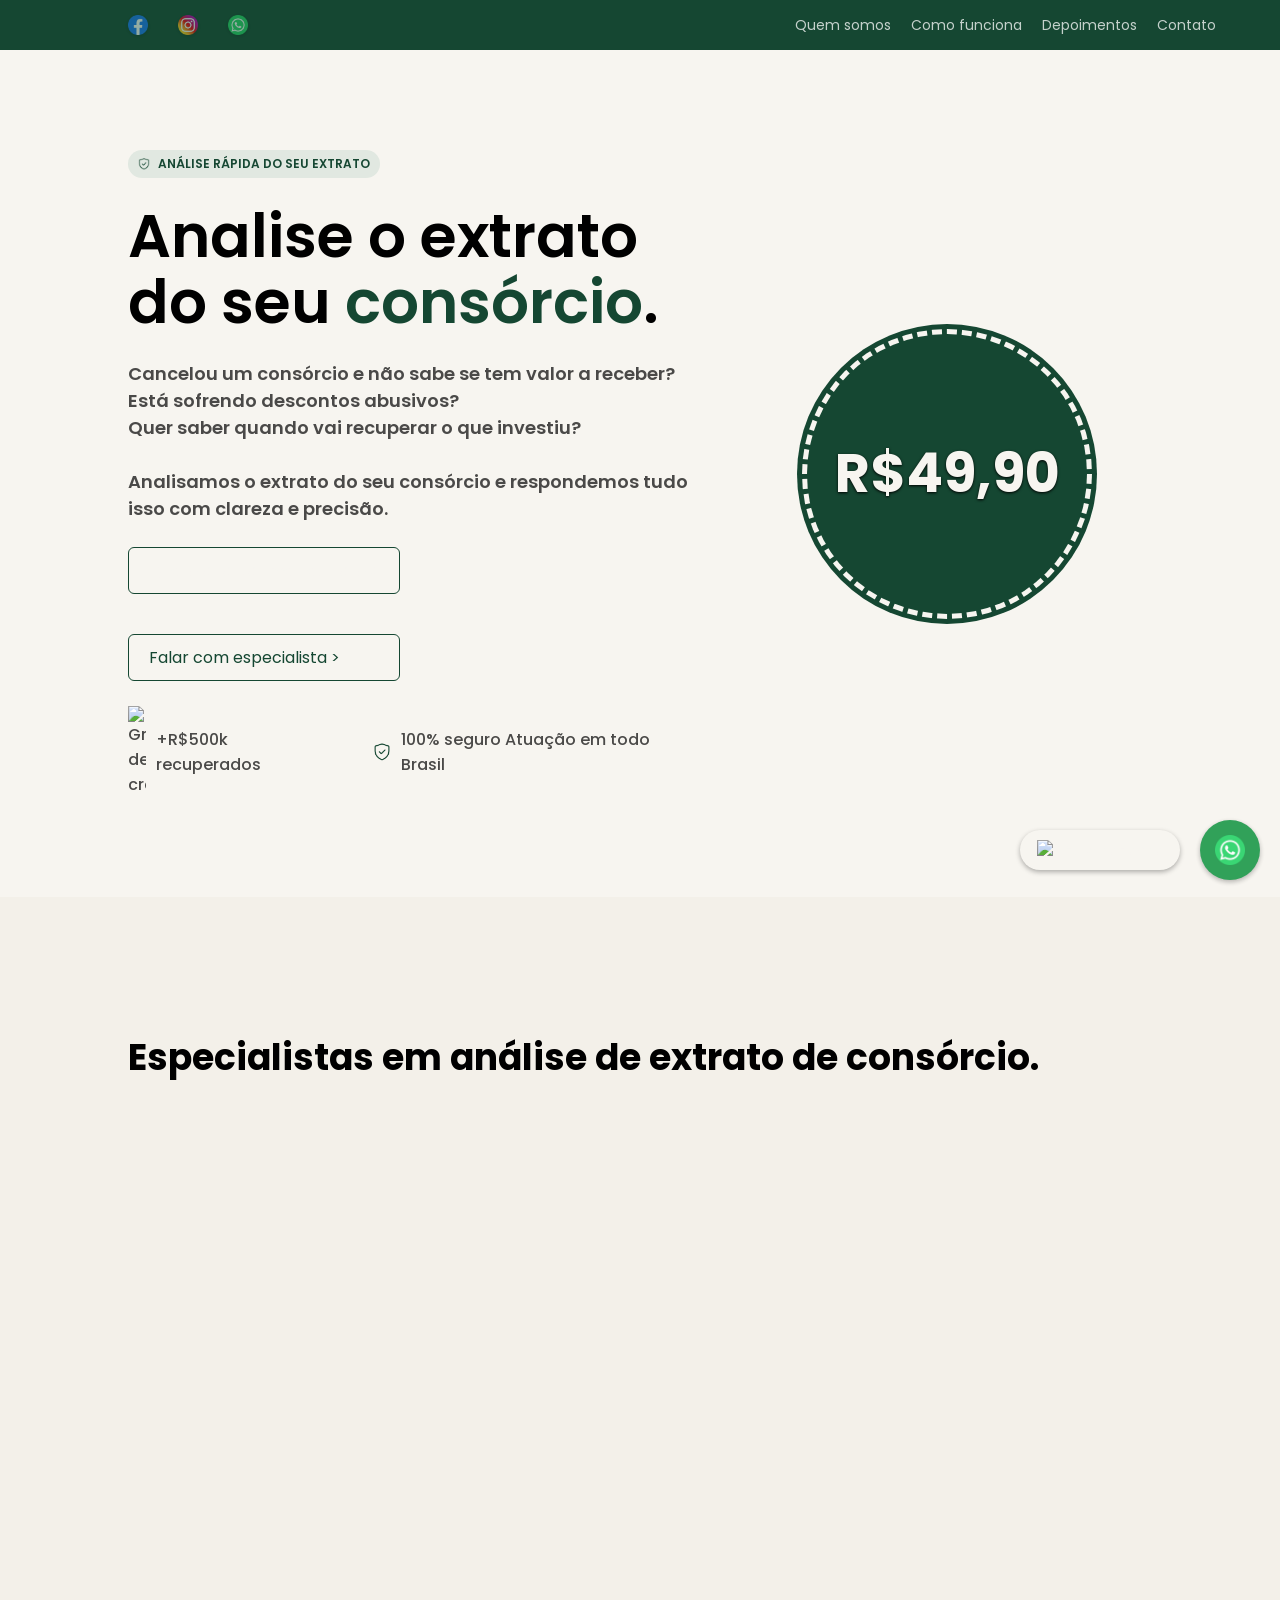
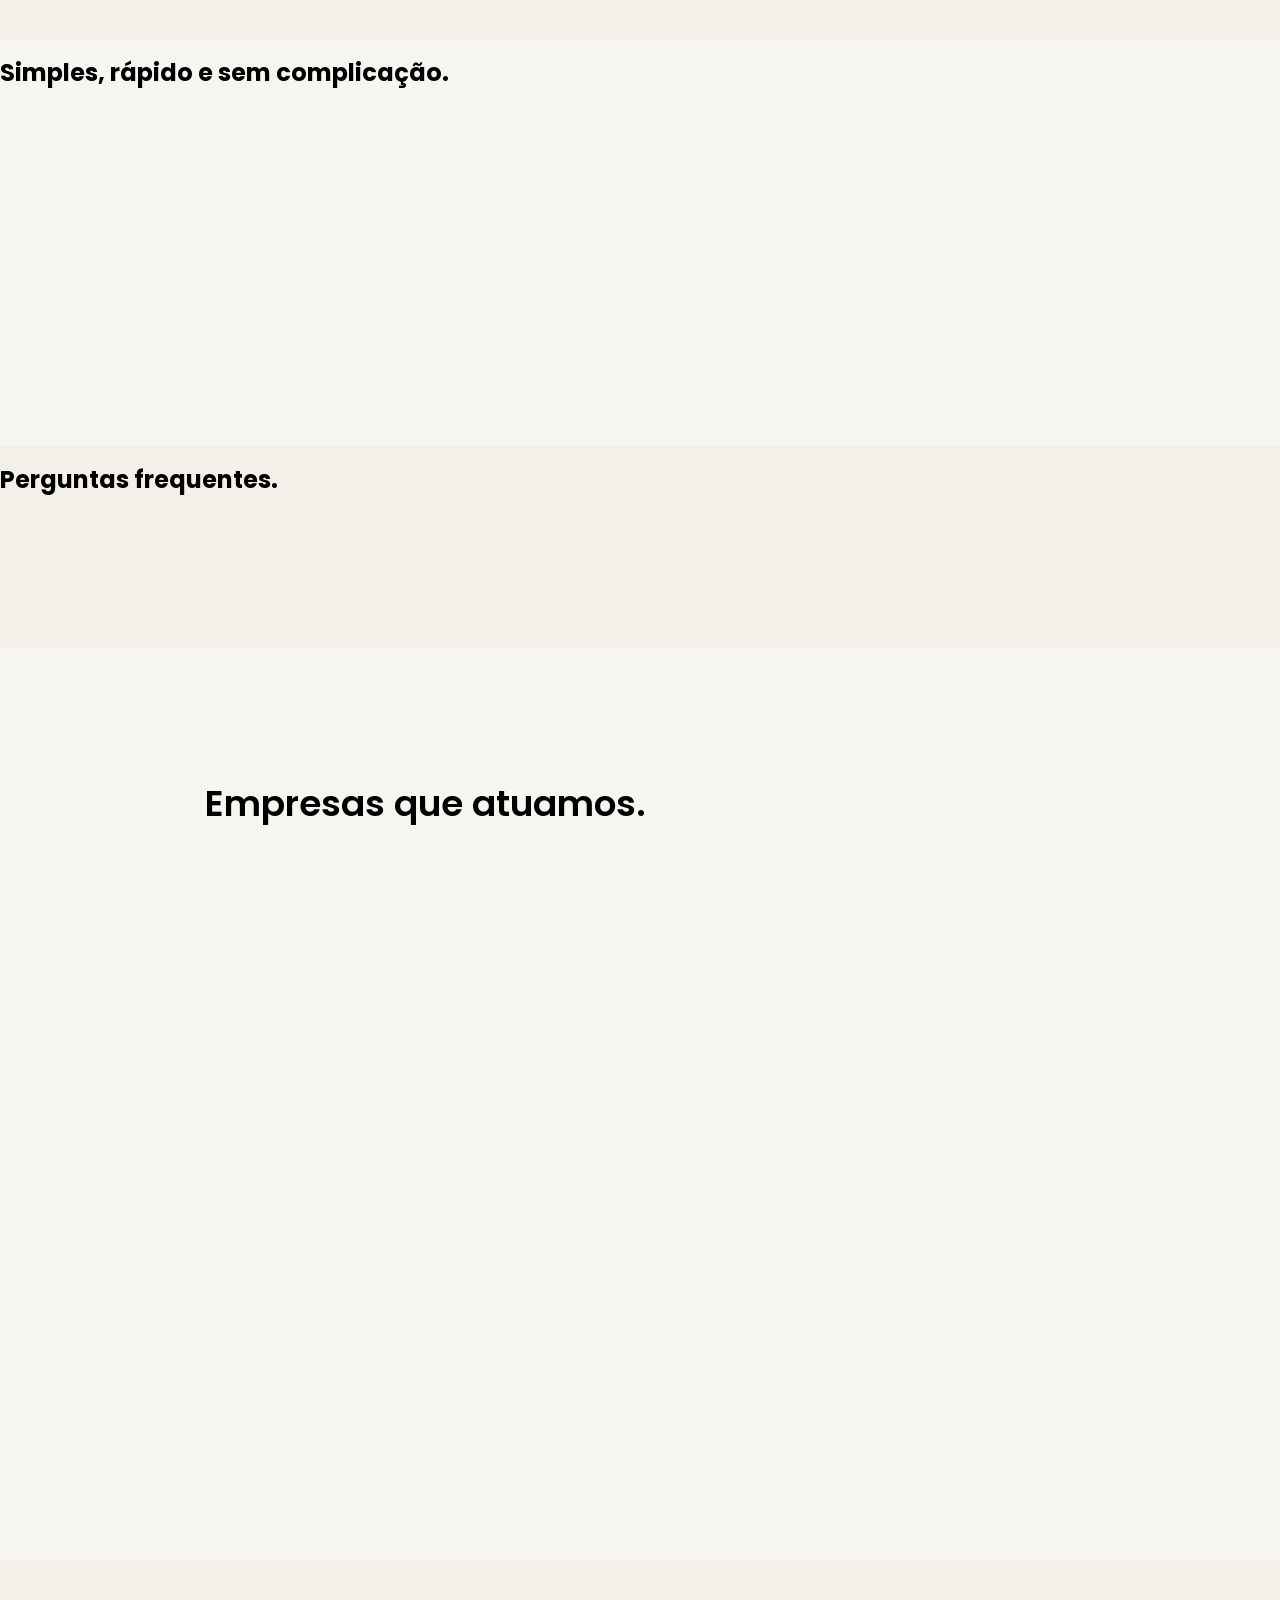
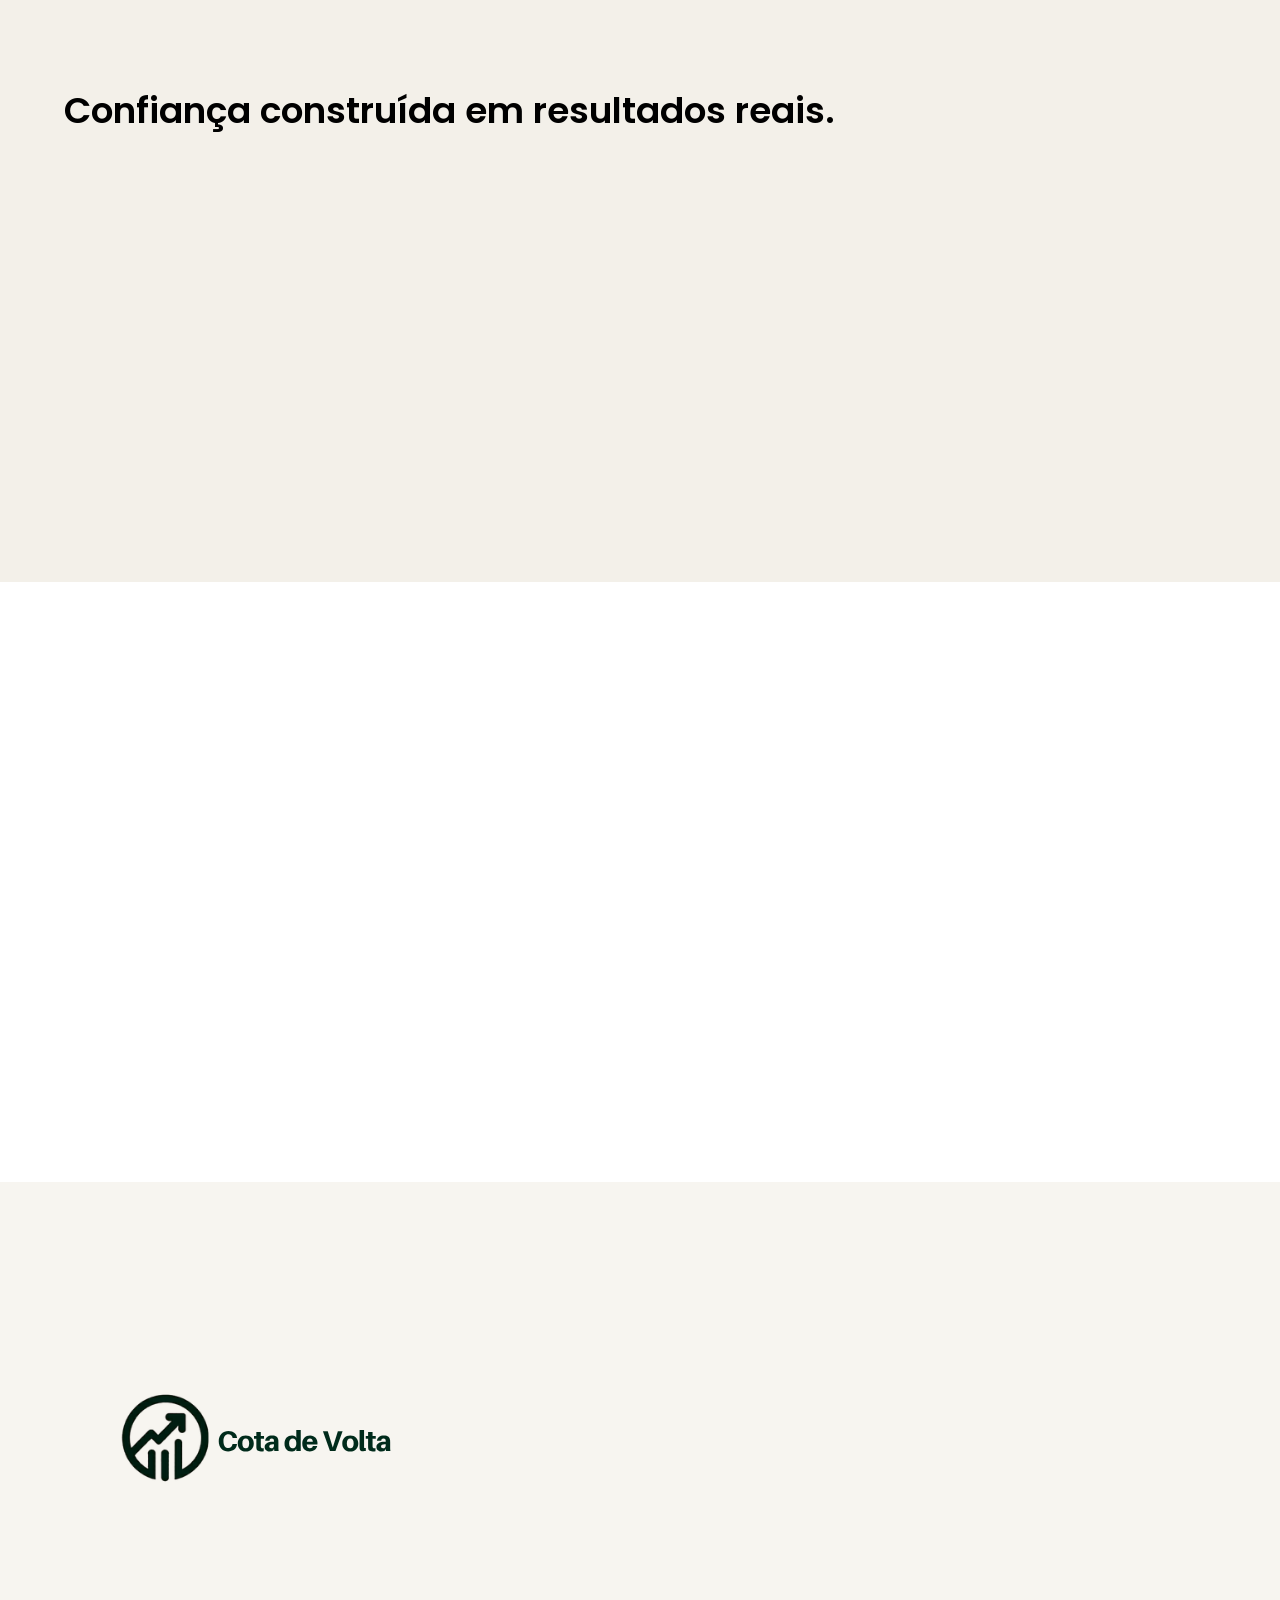
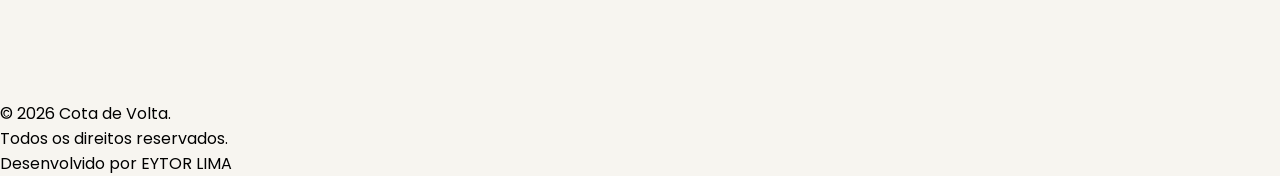
==== commit 6e23a3b0: "fix: alt changes for SEO and fixing links" ====
--- a/index.html
+++ b/index.html
@@ -17,6 +17,9 @@
     <meta name="twitter:title" content="Cota de Volta — Análise de Extrato de Consórcio">
     <meta name="twitter:description" content="Analisamos o extrato do seu consórcio por R$49,90. Identifique cobranças abusivas e recupere valores.">
 
+    <meta name="google-site-verification" content="zaQQD9cfbES_DA3SGwM5KnofEQxJ6QtNz1Bu-efWt4Y" />
+
+    <link rel="sitemap" type="application/xml" href="/sitemap.xml">
     <link rel="canonical" href="https://cotadevolta.netlify.app/">
 
     <link rel="stylesheet" href="./styles/general.css">
@@ -54,24 +57,24 @@
 </head>
 <body>
     <a href="https://wa.me/5511991614791?text=Oi%2C%20vim%20do%20site%20cotadevolta%20e%20quero%20analisar%20meu%20extrato" target="_blank" class="wpp_btn">
-        <img src="./assets/icons/whatsapp.png" alt="WhatsApp">
+        <img src="./assets/icons/whatsapp.png" alt="WhatsApp Logo - Para contato rápido">
     </a>
 
     <button class="chat openPopup">
-        <img src="./assets/icons/chat2.png" alt="Menu">
+        <img src="./assets/icons/chat2.png" alt="Menu para contato via formulário">
         Fale conosco
     </button>
 
     <header>
         <section class="social">
             <a href="https://www.facebook.com/profile.php?id=61588958471957" target="_blank">
-                <img src="./assets/icons/facebook.png" alt="Facebook">
+                <img src="./assets/icons/facebook.png" alt="Facebook Logo - link para página do Facebook">
             </a>
             <a href="https://www.instagram.com/cotadevolta/" target="_blank">
-                <img src="./assets/icons/instagram.png" alt ="Instagram">
+                <img src="./assets/icons/instagram.png" alt ="Instagram Logo - link para página do Instagram">
             </a>
             <a href="https://wa.me/5511991614791?text=Oi%2C%20vim%20do%20site%20cotadevolta%20e%20quero%20analisar%20meu%20extrato" target="_blank">
-                <img src="./assets/icons/whatsapp.png" alt="WhatsApp">
+                <img src="./assets/icons/whatsapp.png" alt="WhatsApp Logo - link para contato via WhatsApp">
             </a>
         </section>
         <nav>
@@ -100,7 +103,7 @@
     <main class="white">
         <div class="text_area">
             <span id="safe">
-                <img src="./assets/icons/shield.png" alt="Safe">
+                <img src="./assets/icons/shield.png" alt="Safe - Ícone de segurança para transmitir confiança">
                 ANÁLISE RÁPIDA DO SEU EXTRATO 
             </span>
             <h1 id="pc">
@@ -137,11 +140,12 @@
 
             <div class="infos">
                 <span class="info">
-                    <img src="./assets/icons/graph.png" alt="Gráfico">
+                    <img src="./assets/icons/graph.png" alt="Gráfico de crescimento">
                     +R$500k recuperados
                 </span>
                 <span class="info">
-                    <img src="./assets/icons/shield.png" alt="Seguro">
+                    <img src="./assets/icons/shield.png" alt="Seguro - Ícone de segurança para transmitir confiança">
+                     100% seguro
                     Atuação em todo Brasil
                 </span>
             </div>
@@ -164,17 +168,17 @@
 
         <div class="cards">
             <div class="card" data-aos="fade-up">
-                <img src="./assets/icons/file.png" alt="Arquivo">
+                <img src="./assets/icons/file.png" alt="Arquivo de análise de extrato de consórcio">
                 <h2>Análise Completa</h2>
                 <p>Examinamos cada linha do seu extrato e explicamos, em linguagem simples, o que cada cobrança significa.</p>
             </div>
              <div class="card" data-aos="fade-up">
-                <img src="./assets/icons/calculator.png" alt="Calculadora">
+                <img src="./assets/icons/calculator.png" alt="Calculadora de valores de consórcio">
                 <h2>Identificação de Valores</h2>
                 <p>Apontamos descontos abusivos e valores que você pode ter a receber (sejam parcelas, taxas ou correções).</p>
             </div>
              <div class="card" data-aos="fade-up">
-                <img src="./assets/icons/balance.png" alt="Balança">
+                <img src="./assets/icons/balance.png" alt="Balança representando direitos do consorciado">
                 <h2>Indicação Especializada</h2>
                 <p>Se o caso exigir medidas legais, indicamos um advogado especialista em consórcio para cuidar do seu processo.</p>
             </div>
@@ -287,28 +291,28 @@
             <div class="splide__track">
                     <ul class="splide__list">
                         <li class="splide__slide">
-                            <img src="./assets/images/porto-bank.png" alt="bradesco">
+                            <img src="./assets/images/porto-bank.png" alt="Porto Bank Logo - Exemplo de empresa que atuamos na análise de extratos e recuperação de consórcios">
                         </li>
                         <li class="splide__slide">
-                            <img src="./assets/images/bradesco.png" alt="bradesco">
+                            <img src="./assets/images/bradesco.png" alt="Bradesco Logo - Exemplo de empresa que atuamos na análise de extratos e recuperação de consórcios">
                         </li>
                         <li class="splide__slide">
-                            <img src="./assets/images/ademicon.png" alt="ademicon">
+                            <img src="./assets/images/ademicon.png" alt="Ademicon Logo - Exemplo de empresa que atuamos na análise de extratos e recuperação de consórcios">
                         </li>
                         <li class="splide__slide">
-                            <img src="./assets/images/remaza.png" alt="remaza">
+                            <img src="./assets/images/remaza.png" alt="Remaza Logo - Exemplo de empresa que atuamos na análise de extratos e recuperação de consórcios">
                         </li>
                          <li class="splide__slide">
-                            <img src="./assets/images/alpha.png" alt="alpha">
+                            <img src="./assets/images/alpha.png" alt="Alpha Logo - Exemplo de empresa que atuamos na análise de extratos e recuperação de consórcios">
                         </li>
                          <li class="splide__slide">
-                            <img src="./assets/images/chevrolet.png" alt="chevrolet">
+                            <img src="./assets/images/chevrolet.png" alt="Chevrolet Logo - Exemplo de empresa que atuamos na análise de extratos e recuperação de consórcios">
                         </li>
                          <li class="splide__slide">
-                            <img src="./assets/images/hs-consorcio.png" alt="hs-consorcio">
+                            <img src="./assets/images/hs-consorcio.png" alt="HS Consorcio Logo - Exemplo de empresa que atuamos na análise de extratos e recuperação de consórcios">
                         </li>
                          <li class="splide__slide">
-                            <img src="./assets/images/cnp.png" alt="cnp">
+                            <img src="./assets/images/cnp.png" alt="CNP Logo - Exemplo de empresa que atuamos na análise de extratos e recuperação de consórcios">
                         </li>
                     </ul>
             </div>
@@ -321,7 +325,7 @@
 
         <div class="cards">
             <div class="card" data-aos="fade-up">
-                <img src="./assets/icons/quote.png" alt="Aspas">
+                <img src="./assets/icons/quote.png" alt="Aspas - Ícone representando um depoimento de cliente satisfeito">
                 <p>
                     Recuperei um valor que considerava perdido há anos. Atendimento técnico, claro e sem promessas vazias.
                 </p>
@@ -330,7 +334,7 @@
                 <span class="from">Cliente - São Paulo, SP</span>
             </div>
             <div class="card" data-aos="fade-up">
-                <img src="./assets/icons/quote.png" alt="Aspas">
+                <img src="./assets/icons/quote.png" alt="Aspas - Ícone representando um depoimento de cliente satisfeito">
                 <p>
                     Profissionalismo do início ao fim. A análise do extrato foi precisa e o processo, transparente.
                 </p>
@@ -339,7 +343,7 @@
                 <span class="from">Cliente — Belo Horizonte, MG</span>
             </div>
             <div class="card" data-aos="fade-up">
-                <img src="./assets/icons/quote.png" alt="Aspas">
+                <img src="./assets/icons/quote.png" alt="Aspas - Ícone representando um depoimento de cliente satisfeito">
                 <p>
                     Confiança é a palavra. Explicaram cada etapa e entregaram o que prometeram, com seriedade.
                 </p>
@@ -385,7 +389,7 @@
 
         <div class="by">
             Desenvolvido por 
-            <a href="https://github.com/eytorsousa" target="_blank">EYTOR LIMA</a>
+            <a href="https://github.com/eytorlima" target="_blank">EYTOR LIMA</a>
         </div>
     </footer>
     <script src="https://web3forms.com/client/script.js" async defer></script>
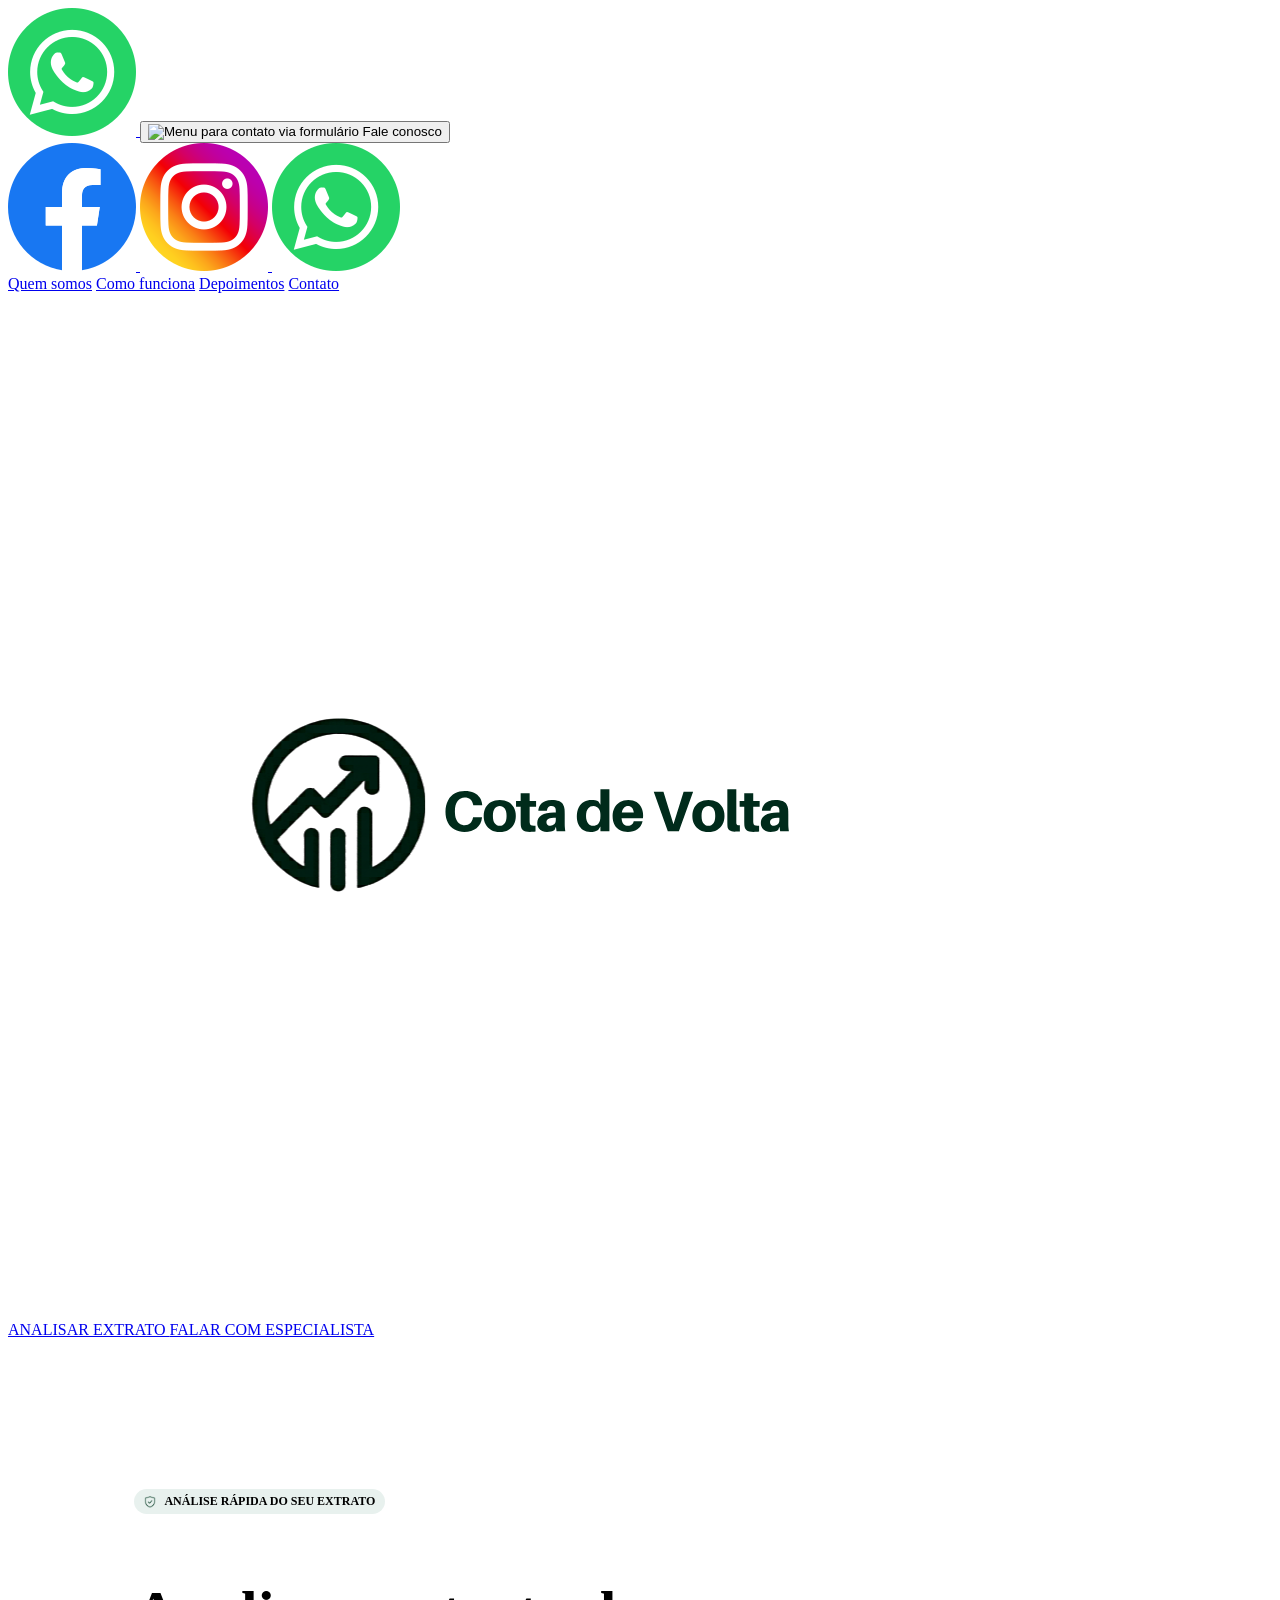
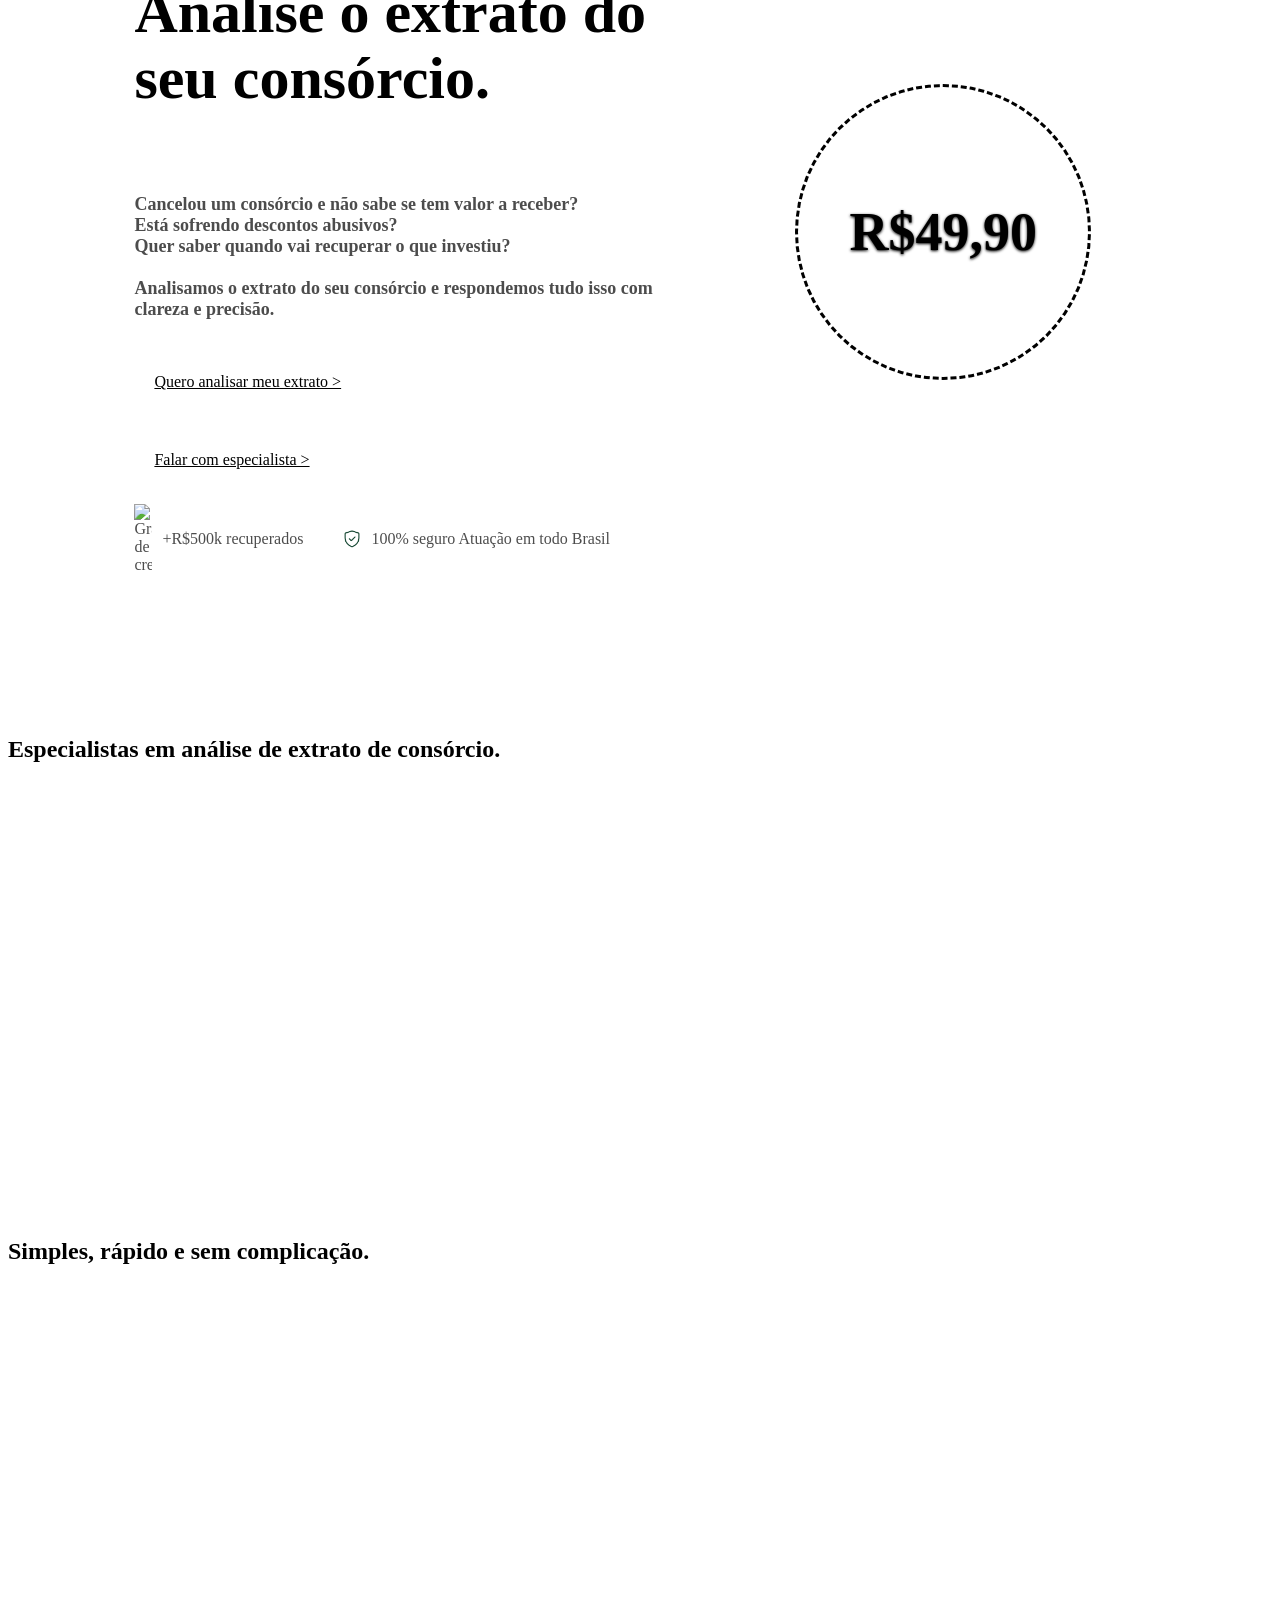
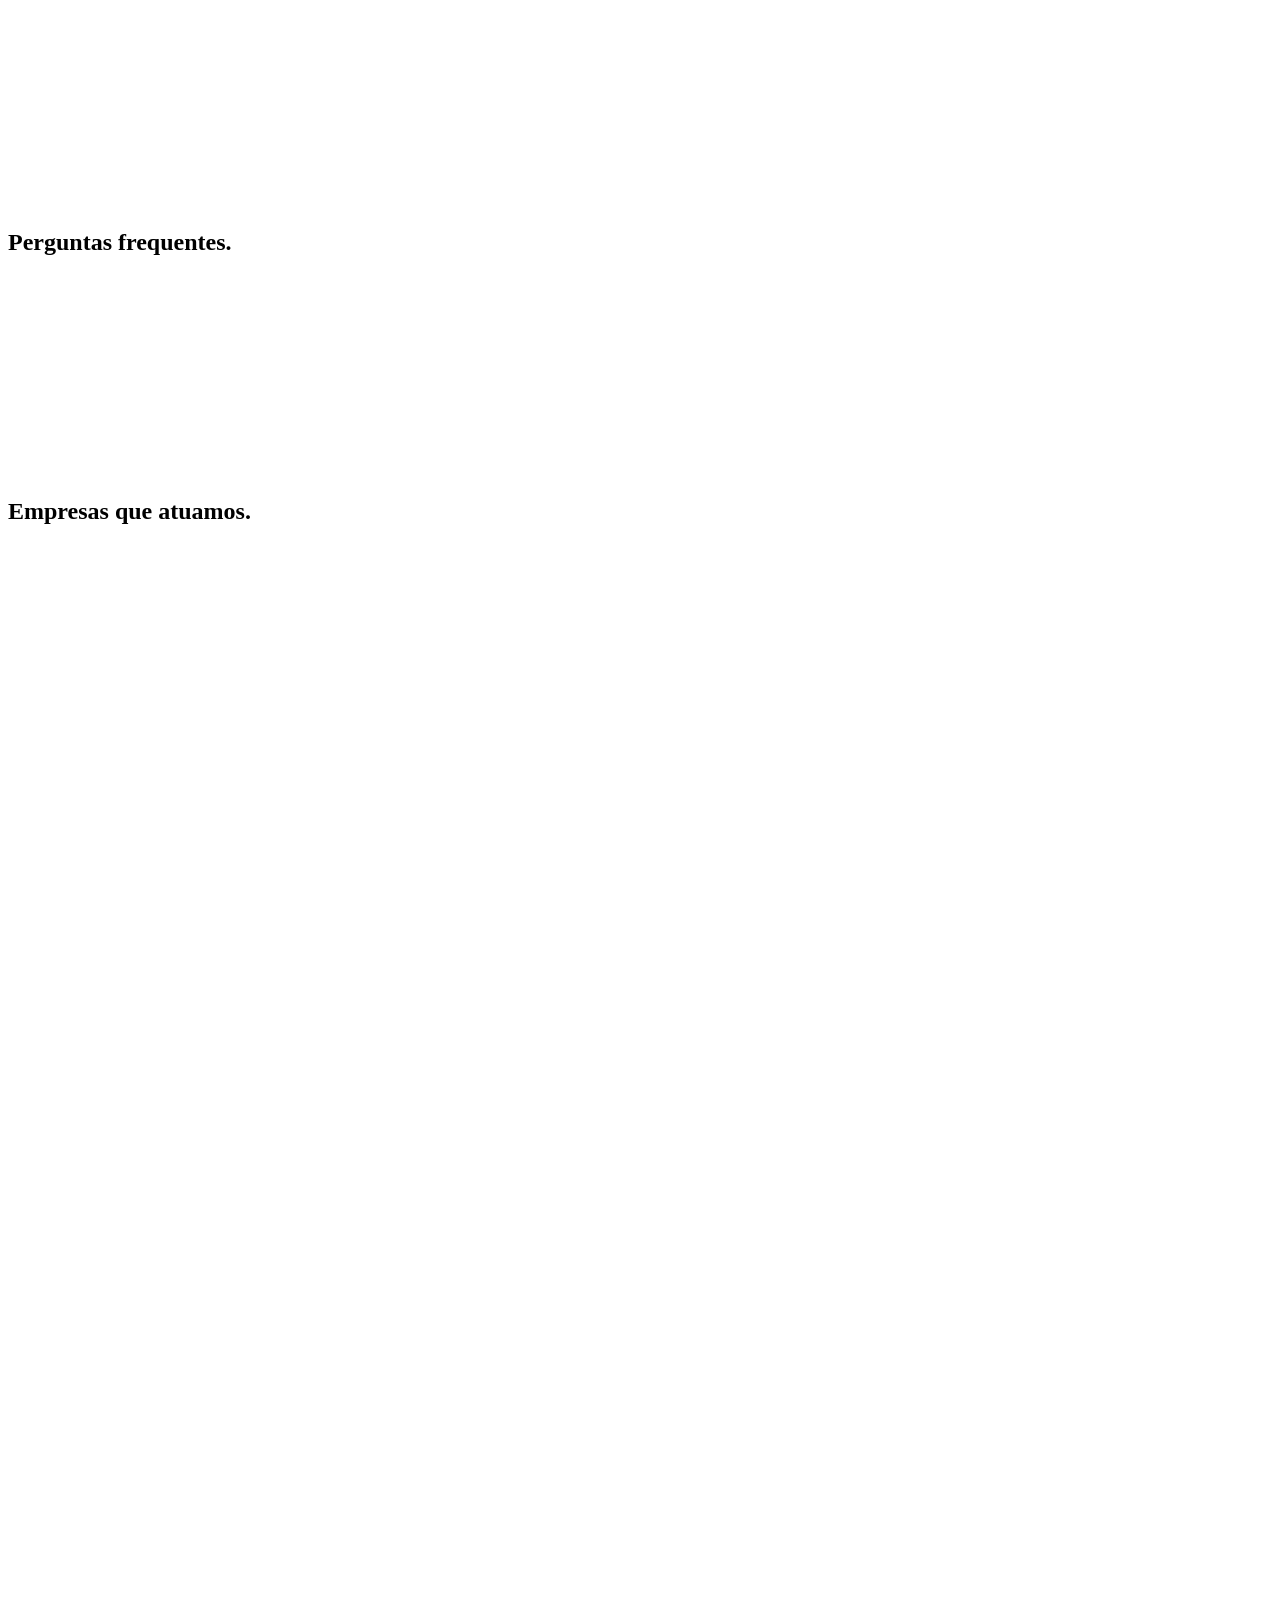
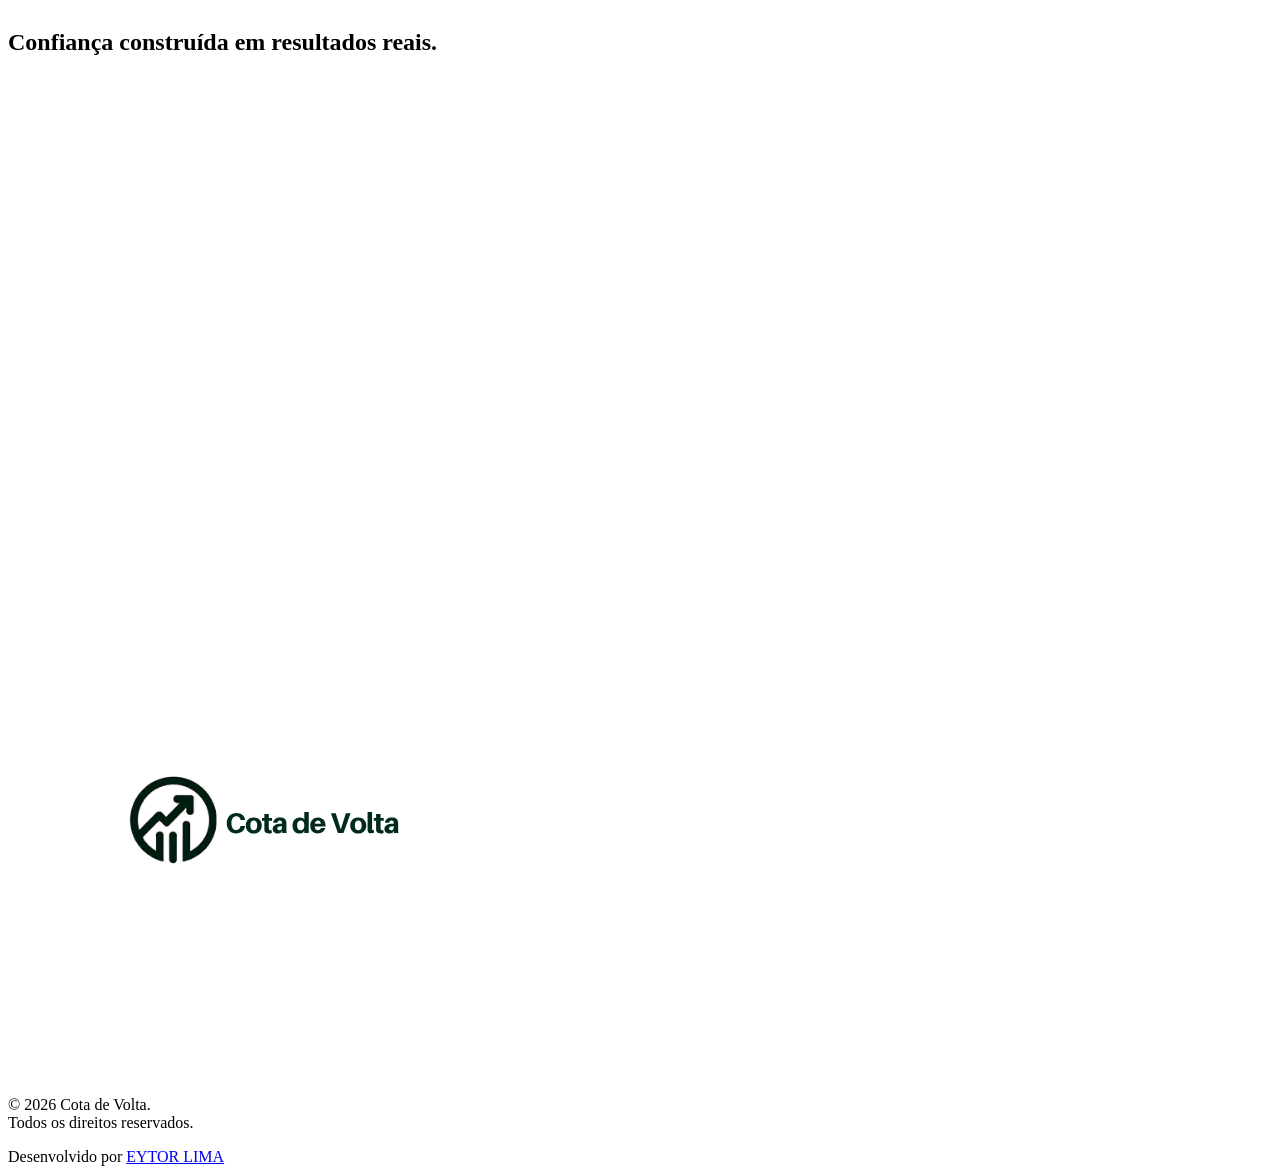
==== commit 847f671a: "add: brute content for privacy policy page" ====
--- a/index.html
+++ b/index.html
@@ -22,19 +22,19 @@
     <link rel="sitemap" type="application/xml" href="/sitemap.xml">
     <link rel="canonical" href="https://cotadevolta.netlify.app/">
 
-    <link rel="stylesheet" href="./styles/general.css">
-    <link rel="stylesheet" href="./styles/extra.css">
-    <link rel="stylesheet" href="./styles/talkwithus_popup.css">
-
-    <link rel="stylesheet" href="./styles/header.css">
-    <link rel="stylesheet" href="./styles/main.css">
-    <link rel="stylesheet" href="./styles/whoweare.css">
-    <link rel="stylesheet" href="./styles/howitworks.css">
-    <link rel="stylesheet" href="./styles/faq.css">
-    <link rel="stylesheet" href="./styles/enterprises.css">
-    <link rel="stylesheet" href="./styles/feedbacks.css">
-    <link rel="stylesheet" href="./styles/contact.css">
-    <link rel="stylesheet" href="./styles/footer.css">
+    <link rel="stylesheet" href="./styles/main/general.css">
+    <link rel="stylesheet" href="./styles/main/extra.css">
+    <link rel="stylesheet" href="./styles/main/talkwithus_popup.css">
+
+    <link rel="stylesheet" href="./styles/main/header.css">
+    <link rel="stylesheet" href="./styles/main/main.css">
+    <link rel="stylesheet" href="./styles/main/whoweare.css">
+    <link rel="stylesheet" href="./styles/main/howitworks.css">
+    <link rel="stylesheet" href="./styles/main/faq.css">
+    <link rel="stylesheet" href="./styles/main/enterprises.css">
+    <link rel="stylesheet" href="./styles/main/feedbacks.css">
+    <link rel="stylesheet" href="./styles/main/contact.css">
+    <link rel="stylesheet" href="./styles/main/footer.css">
 
     <script src="./src/index.js" defer></script>
     <script src="./src/progressbar.js" defer></script>
@@ -159,11 +159,11 @@
     </main>
 
     <section class="whoweare gray" id="whoweare">
-        <h6 data-aos="fade-up">QUEM SOMOS</h6>
+        <h6 data-aos="fade-up">QUEM SOMOS?</h6>
         <h2>Especialistas em análise de extrato de consórcio.</h2>
 
         <p data-aos="fade-up">
-            A <span>COTA DE VOLTA</span> analisa o extrato do seu consórcio de ponta a ponta, identificando cobranças indevidas, descontos abusivos e valores que você tem direito a receber. Precisando de medidas legais, indicamos um advogado especialista em consórcio.
+            A <span>COTA DE VOLTA</span> é uma empresa especializada em análise de extrato de consórcio. Por R$49,90, auditamos cada lançamento do seu extrato, identificamos cobranças indevidas e informamos exatamente os valores que você tem direito a receber.
         </p>
 
         <div class="cards">
@@ -186,7 +186,7 @@
     </section>
 
     <section class="howitworks white">
-        <h6 data-aos="fade-up">COMO FUNCIONA</h6>
+        <h6 data-aos="fade-up">COMO FUNCIONA?</h6>
         <h2>Simples, rápido e sem complicação.</h2>
 
         <div class="progressbar"></div>
@@ -247,6 +247,17 @@
             </details>
             <details>
                 <summary>
+                    O que preciso enviar para a análise do extrato?
+                </summary>
+                <p>
+                    Basta o extrato completo do seu consórcio, fornecido pela administradora. Ele pode ser enviado em PDF diretamente pelo WhatsApp.
+                    <br>
+                    <br>
+                    Caso tenha dificuldade em obter o extrato junto à administradora, nossa equipe orienta sobre como solicitá-lo. É direito do consorciado ter acesso a todos os lançamentos do seu contrato.
+                </p>
+            </details>
+            <details>
+                <summary>
                     Como é feita a análise do extrato?
                 </summary>
                 <p>
@@ -255,6 +266,28 @@
                 </details>
             <details>
                 <summary>
+                    Quanto tempo leva a análise?
+                </summary>
+                <p>
+                    A análise inicial é feita em poucos dias. 
+                    <br>
+                    <br>
+                    A duração da recuperação varia conforme a complexidade do caso e o caminho adotado (administrativo ou judicial).
+                </p>
+            </details>
+            <details>
+                <summary>
+                    A análise funciona para qualquer administradora de consórcio?
+                </summary>
+                <p>
+                    Sim. Analisamos extratos de qualquer administradora autorizada pelo Banco Central, como Bradesco, Porto Bank, Ademicon, Remaza, Chevrolet, CNP, HS Consórcio, entre outras.
+                    <br>
+                    <br>
+                    As regras que regem os consórcios no Brasil são federais e se aplicam a todas as administradoras, o que torna a análise técnica possível independentemente de qual empresa administra o seu contrato.
+                </p>
+            </details>
+            <details>
+                <summary>
                     É sempre necessária ação judicial?
                 </summary>
                 <p>
@@ -264,17 +297,6 @@
                     <br>
                     <br>
                     A via judicial é adotada quando representa o caminho mais eficaz para o resultado desejado.
-                </p>
-            </details>
-            <details>
-                <summary>
-                    Quanto tempo leva a análise?
-                </summary>
-                <p>
-                    A análise inicial é feita em poucos dias. 
-                    <br>
-                    <br>
-                    A duração da recuperação varia conforme a complexidade do caso e o caminho adotado (administrativo ou judicial).
                 </p>
             </details>
         </div>
--- a/styles/main/talkwithus_popup.css
+++ b/styles/main/talkwithus_popup.css
@@ -0,0 +1,128 @@
+.popup {
+  align-items: center;
+  background: rgba(0,0,0,0.5);
+  display: flex;
+  height: 100%;
+  justify-content: center;
+  left: 0;
+  opacity: 0;
+  pointer-events: none;
+  position: fixed;
+  top: 0;
+  transition: 0.3s ease;
+  width: 100%;
+  z-index: 1001;
+}
+
+.popup.active {
+  opacity: 1;
+  pointer-events: all;
+}
+
+.popup-content {
+  background: white;
+  padding: 30px;
+  border-radius: 10px;
+  width: 500px;
+  position: relative;
+}
+
+.close {
+  position: absolute;
+  top: 10px;
+  right: 10px;
+  border: none;
+  background: none;
+  font-size: 20px;
+  cursor: pointer;
+}
+
+.popup-content h3 {
+  color: var(--green);
+  font-size: 24px;
+  font-weight: 600;
+}
+
+.popup-content p {
+  color: rgba(0, 0, 0, 0.8);
+  font-size: 12px;
+  margin-bottom: 20px;
+}
+
+.popup-content form {
+  display: flex;
+  flex-direction: column;
+}
+
+.popup-content label {
+  display: flex;
+  flex-direction: column;
+  font-size: 14px;
+}
+
+.popup-content input {
+  padding: 8px;
+  border: 1px solid #ccc;
+  border-radius: 5px;
+  margin-bottom: 15px;
+}
+
+.popup-content input[type="text"]:focus, .popup-content input[type="tel"]:focus {
+  border-color: var(--green);
+  box-shadow: 1px 0px 3px rgba(0, 0, 0, 0.2);
+  outline: none;
+}
+
+.popup-content .radio-group {
+  display: flex;
+  justify-content: space-evenly;
+}
+
+.popup-content .radio {
+  align-self: center;
+  gap: 20px;
+}
+
+.popup-content button[type="submit"] {
+  background-color: var(--gray);
+  border-radius: 5px;
+  border: none;
+  box-shadow: 1px 0px 3px rgba(0, 0, 0, 0.2);
+  color: var(--green);
+  cursor: pointer;
+  font-size: 14px;
+  font-weight: 500;
+  margin-top: 10px;
+  padding: 10px;
+  transition: all 0.2s ease-in-out;
+}
+
+.popup-content button[type="submit"]:hover {
+  background: var(--green);
+  color: var(--white);
+}
+
+.popup-content .h-captcha {
+  align-self: center;
+  transform: scale(0.75);
+}
+
+.popup-content p.privacy-notice {
+  font-size: 12px;
+  color: rgba(0, 0, 0, 0.6);
+  margin: 10px 0;
+  text-align: center;
+}
+
+.popup-content .privacy-notice a {
+  font-size: 12px;
+  color: var(--green);
+  text-decoration: underline;
+}
+
+@media (max-width: 600px) { 
+  .popup-content {
+    width: 90%;
+    padding: 20px;
+  }
+}
--- a/styles/main/main.css
+++ b/styles/main/main.css
@@ -0,0 +1,264 @@
+main {
+    display: flex;
+    justify-content: space-between;
+    padding: 150px 15% 100px;
+}
+
+main .text_area {
+    display: flex;
+    flex-direction: column;
+    gap: 25px;
+    width: 60%;
+}
+
+main #safe {
+    align-items: center;
+    background-color: #247a561a;
+    border-radius: 50px;
+    color: var(--green);
+    display: flex;
+    font-size: 12px;
+    font-weight: 600;
+    gap: 8px;
+    padding: 5px 10px;
+    width: fit-content;
+}
+
+main #safe img {
+    height: 12px;
+    width: 12px;
+}
+
+.text_area h1#pc, .text_area h1#mobile {
+    font-size: 60px;
+    font-weight: 600;
+    line-height: 1.1;
+}
+
+.text_area h1#mobile {
+    display: none;
+}
+
+.text_area h1 span {
+    color: var(--green);
+}
+
+.text_area p {
+    color: rgba(0, 0, 0, 0.7);
+    font-size: 18px;
+    font-weight: 600;
+}
+
+.text_area .buttons {
+    display: flex;
+    gap: 40px;
+}
+
+.text_area .buttons a {
+    background-color: var(--white);
+    border: solid 1px var(--green);
+    border-radius: 6px;
+    color: var(--green);
+    font-size: 16px;
+    font-weight: 00;
+    padding: 10px 20px;
+    transition: all 0.15s ease-in-out;
+    width: fit-content;
+}
+
+.text_area .buttons a:hover {
+    background-color: var(--green);
+    color: var(--gray);
+}
+
+.buttons #fmb {
+    background-color: var(--lgreen);
+    color: var(--white);
+}
+
+.buttons #fmb:hover {
+    background-color: var(--green);
+}
+
+.text_area .infos {
+    display: flex;
+    gap: 40px;
+}
+
+.infos .info {
+    align-items: center;
+    color: rgba(0, 0, 0, 0.7);
+    display: flex;
+    font-weight: 500;
+    gap: 10px;
+}
+
+.info img {
+    width: 18px;
+}
+
+main .animation_area {
+    align-self: center;
+    align-items: center;
+    display: flex;
+    height: fit-content;
+    justify-content: center;
+    width: 30%;
+}
+
+main .animation_area .text {
+    align-self: center;
+    color: var(--white);
+    font-size: 54px;
+    font-weight: 700;
+    position: absolute;
+    text-shadow: 0px 1px 3px black;
+}
+
+main .animation_area .bg {
+    background-color: var(--green);
+    border-radius: 100%;
+    background-size: cover;
+    background-position: center;
+    height: 300px;
+    width: 300px;
+}
+
+main .animation_area .border {
+    border: solid 5px var(--white);
+    border-style: dashed;
+    border-radius: 100%;
+    height: 290px;
+    position: absolute;
+    width: 290px;
+    animation: spin 30s linear infinite;
+}
+
+@keyframes spin {
+  from {
+    transform: rotate(0deg);
+    transform-origin: center;
+  }
+  to {
+    transform: rotate(360deg);
+    transform-origin: center;
+  }
+}
+
+
+@media (max-width: 1400px) {
+    main {
+        padding: 150px 10% 100px;
+    }
+
+    main .text_area {
+        width: 55%;
+    }
+
+    .text_area h1 {
+        font-size: 50px;
+    }
+
+    main .animation_area {
+        width: 40%;
+    }
+
+    .text_area .buttons {
+        flex-direction: column;
+        width: fit-content;
+    }
+
+    .text_area .buttons a {
+        width: 100%;
+    }
+}
+
+@media (max-width: 1024px) {
+    main {
+        flex-direction: column;
+        padding: 100px 10%;
+    }
+
+    .text_area #pc {
+        display: none;
+    }
+
+    .text_area h1#mobile {
+        display: block;
+        font-size: 42px;
+    }
+
+    main .text_area {
+        width: 100%;
+    }
+
+    .text_area p {
+        font-weight: 500;
+    }
+
+    .text_area .buttons {
+        flex-direction: row;
+    }
+
+    .text_area .buttons a {
+        width: fit-content;
+    }
+
+    main .animation_area {
+       display: none;
+    }
+}
+
+@media (max-width: 768px) {
+    .text_area h1#mobile {
+        display: block;
+        font-size: 36px;
+    }
+
+    .text_area p {
+        font-size: 16px;
+        font-weight: 500;
+    }
+
+    .text_area .buttons {
+        gap: 15px;
+        flex-direction: column;
+    }
+
+    .text_area .buttons a {
+        width: 300px;
+    }
+
+    .text_area .infos {
+        flex-direction: column;
+        gap: 20px;
+    }
+}
+
+@media (max-width: 600px) {
+    .text_area h1#mobile {
+        display: block;
+        font-size: 32px;
+    }
+
+    .text_area p {
+        font-size: 14px;
+        font-weight: 500;
+    }
+
+    .text_area .buttons {
+        gap: 15px;
+        flex-direction: column;
+    }
+
+    .text_area .buttons a {
+        width: 300px;
+    }
+}
+
+@media (max-width: 480px) {
+    .text_area h1#mobile {
+        display: block;
+        font-size: 28px;
+    }
+}
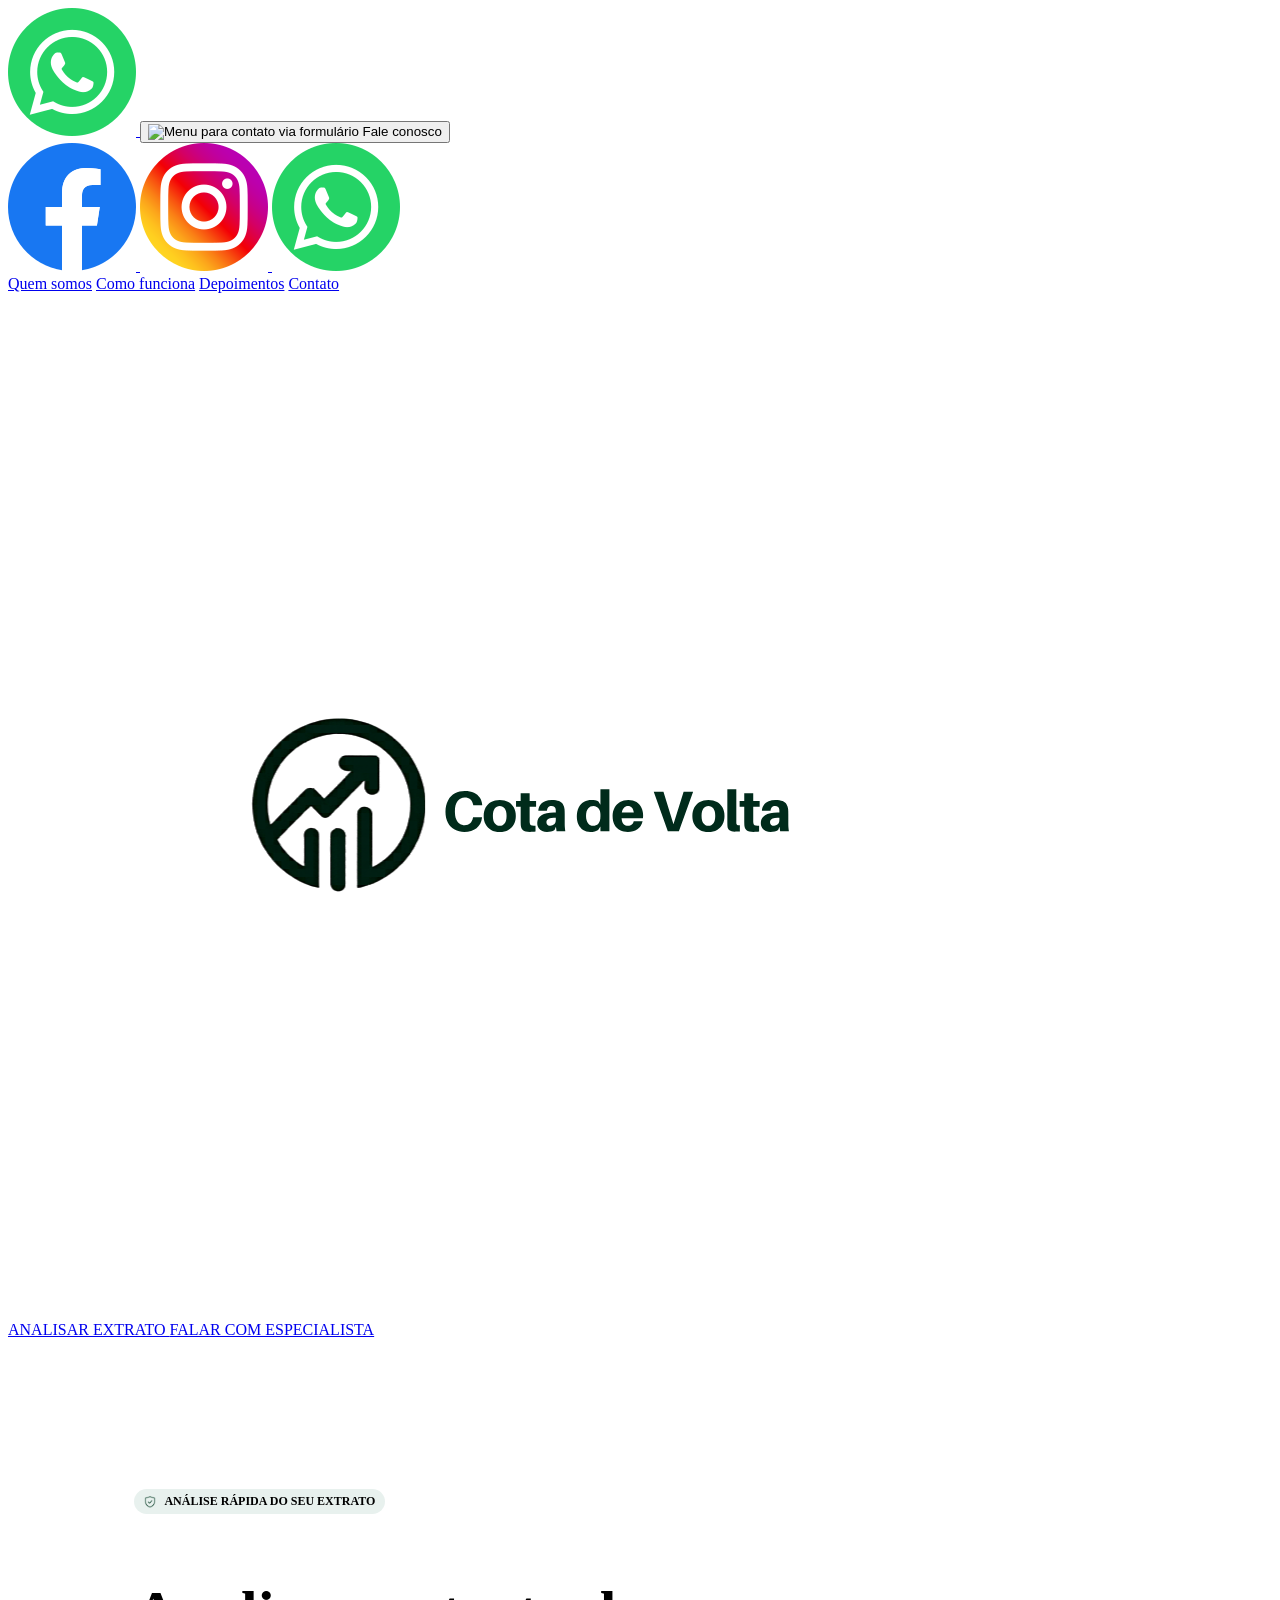
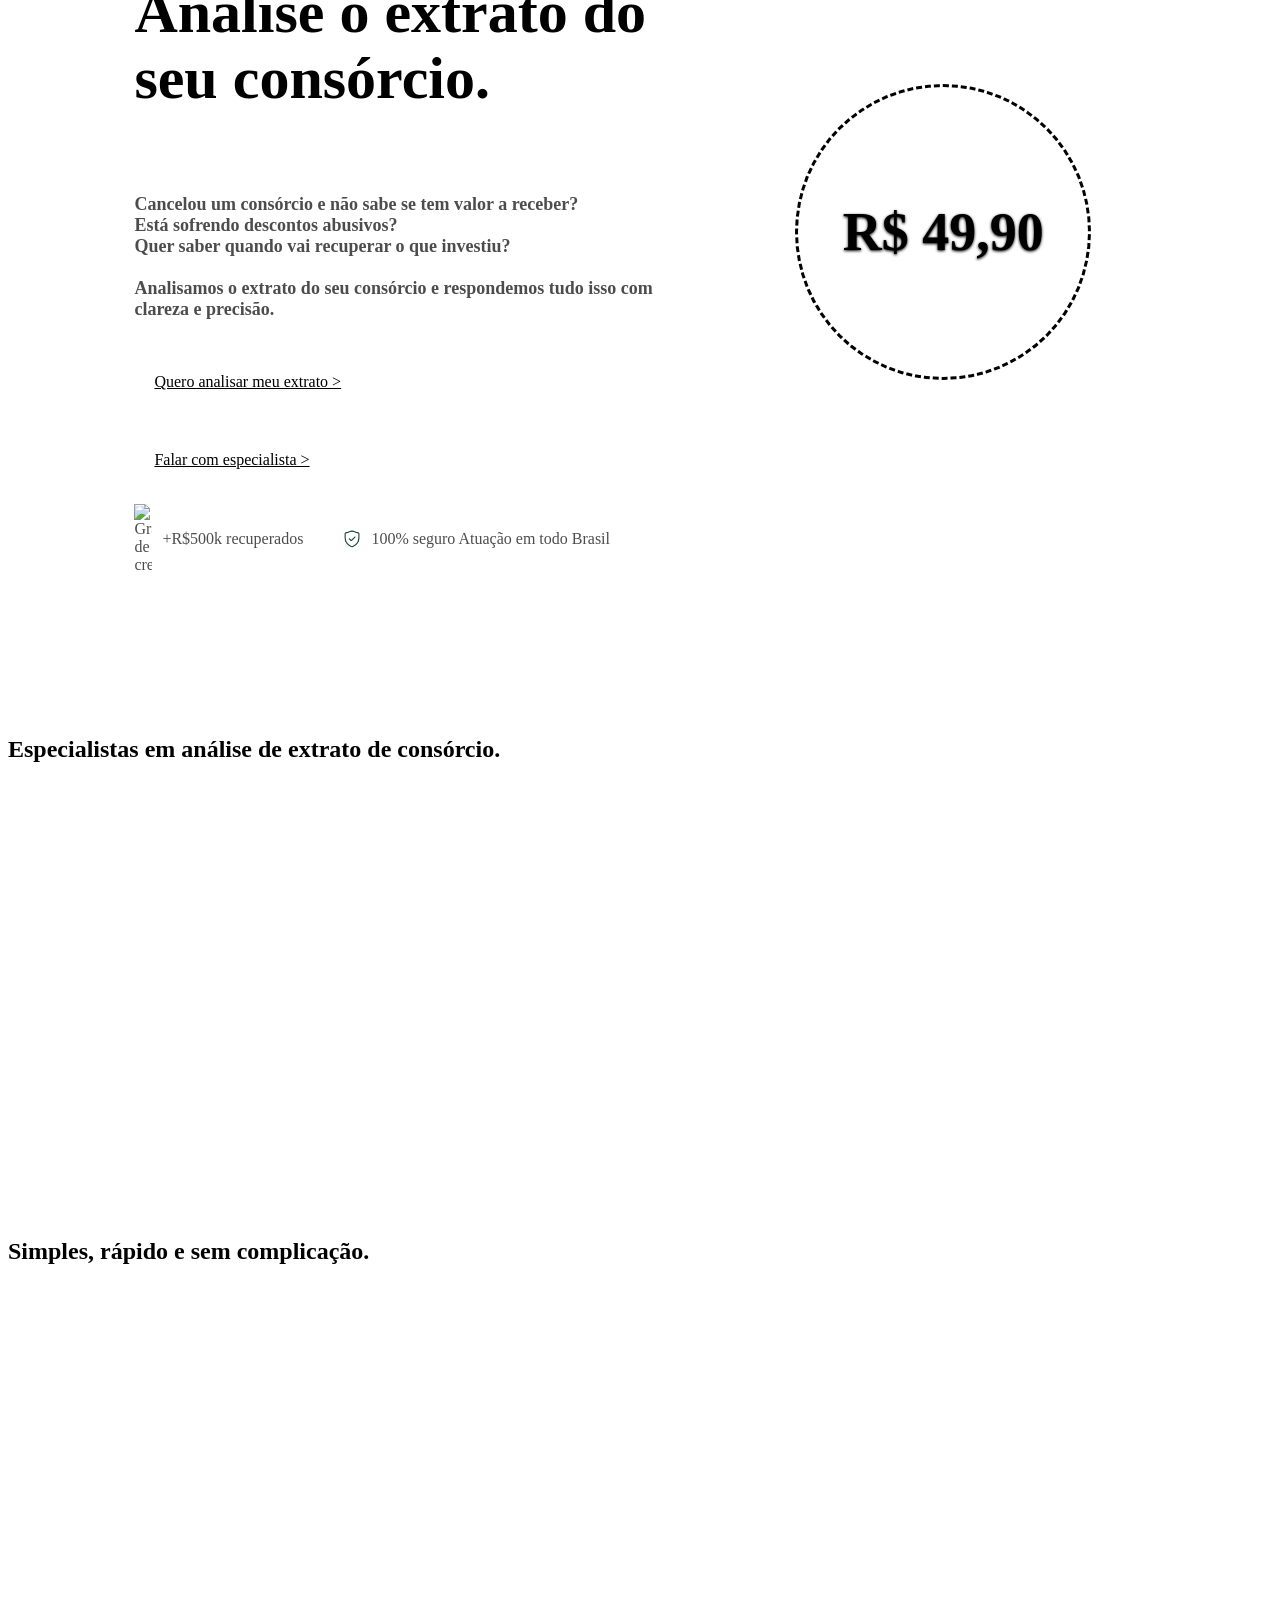
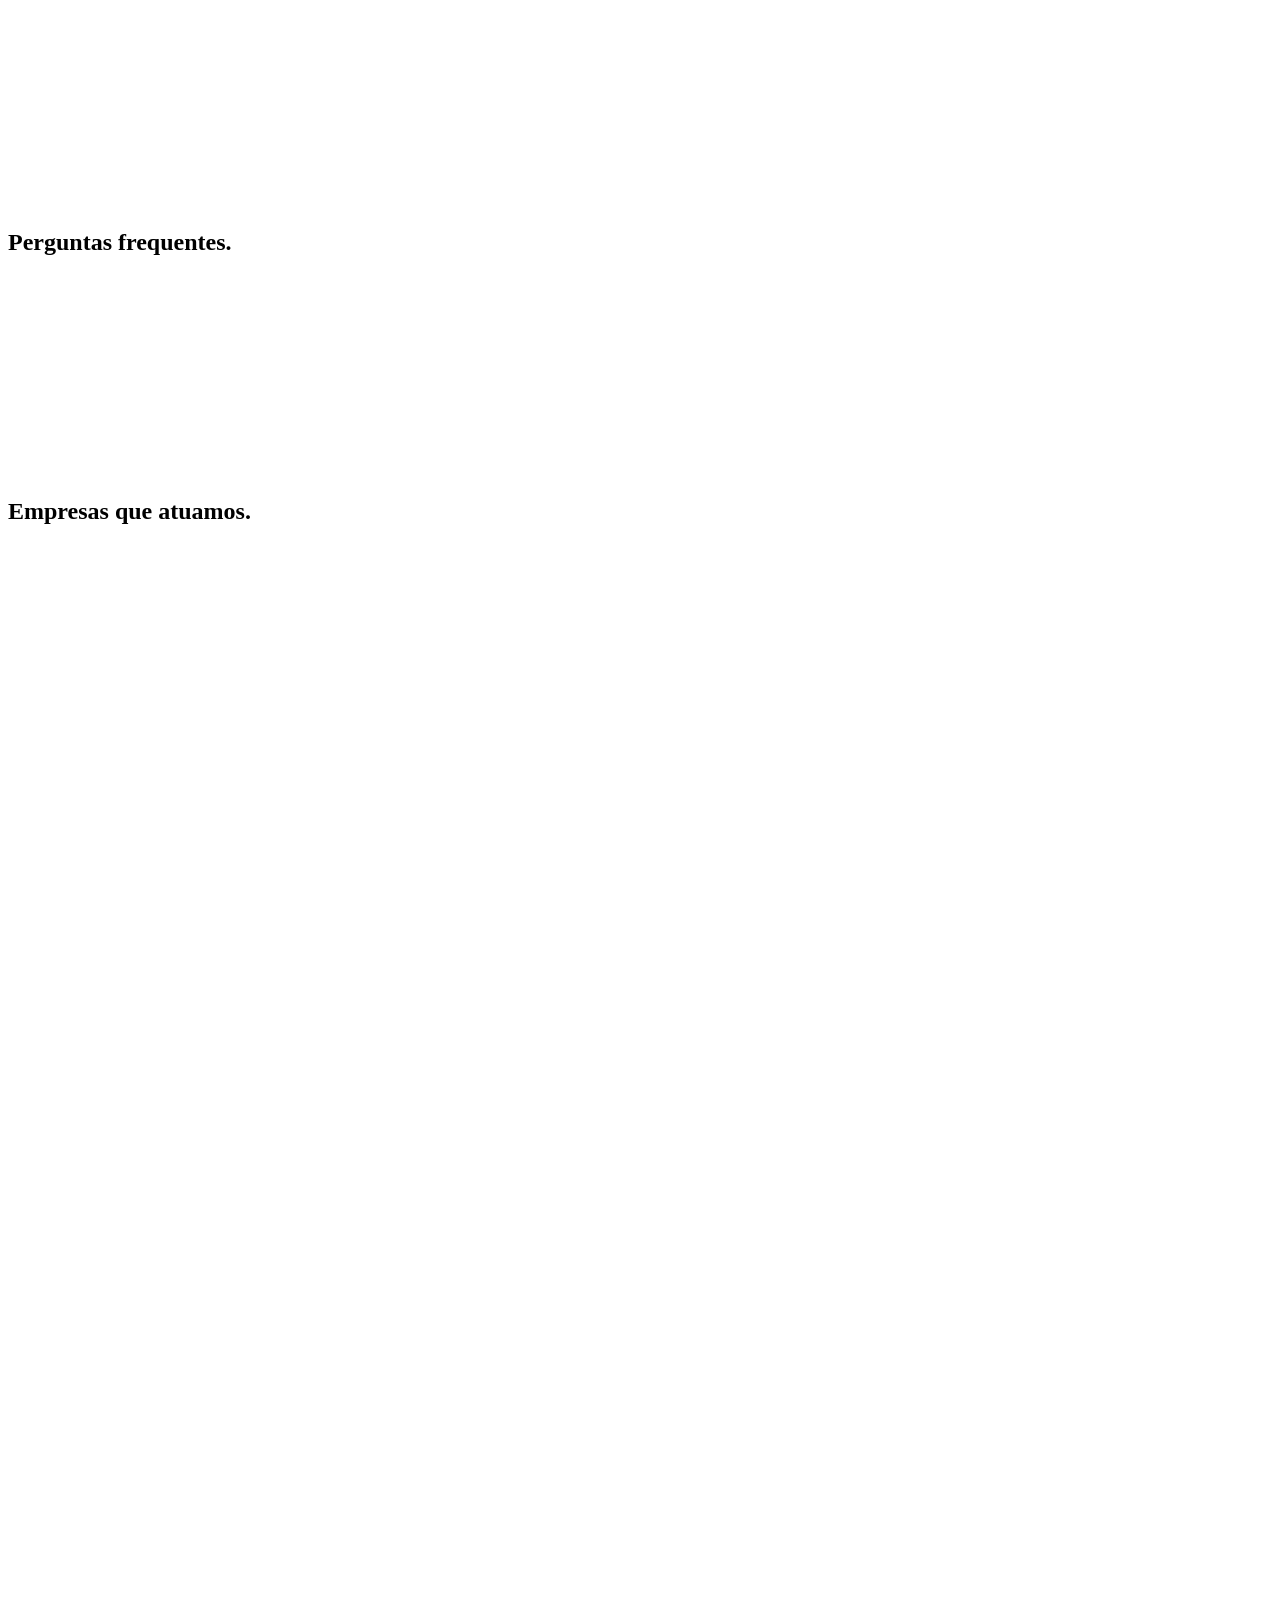
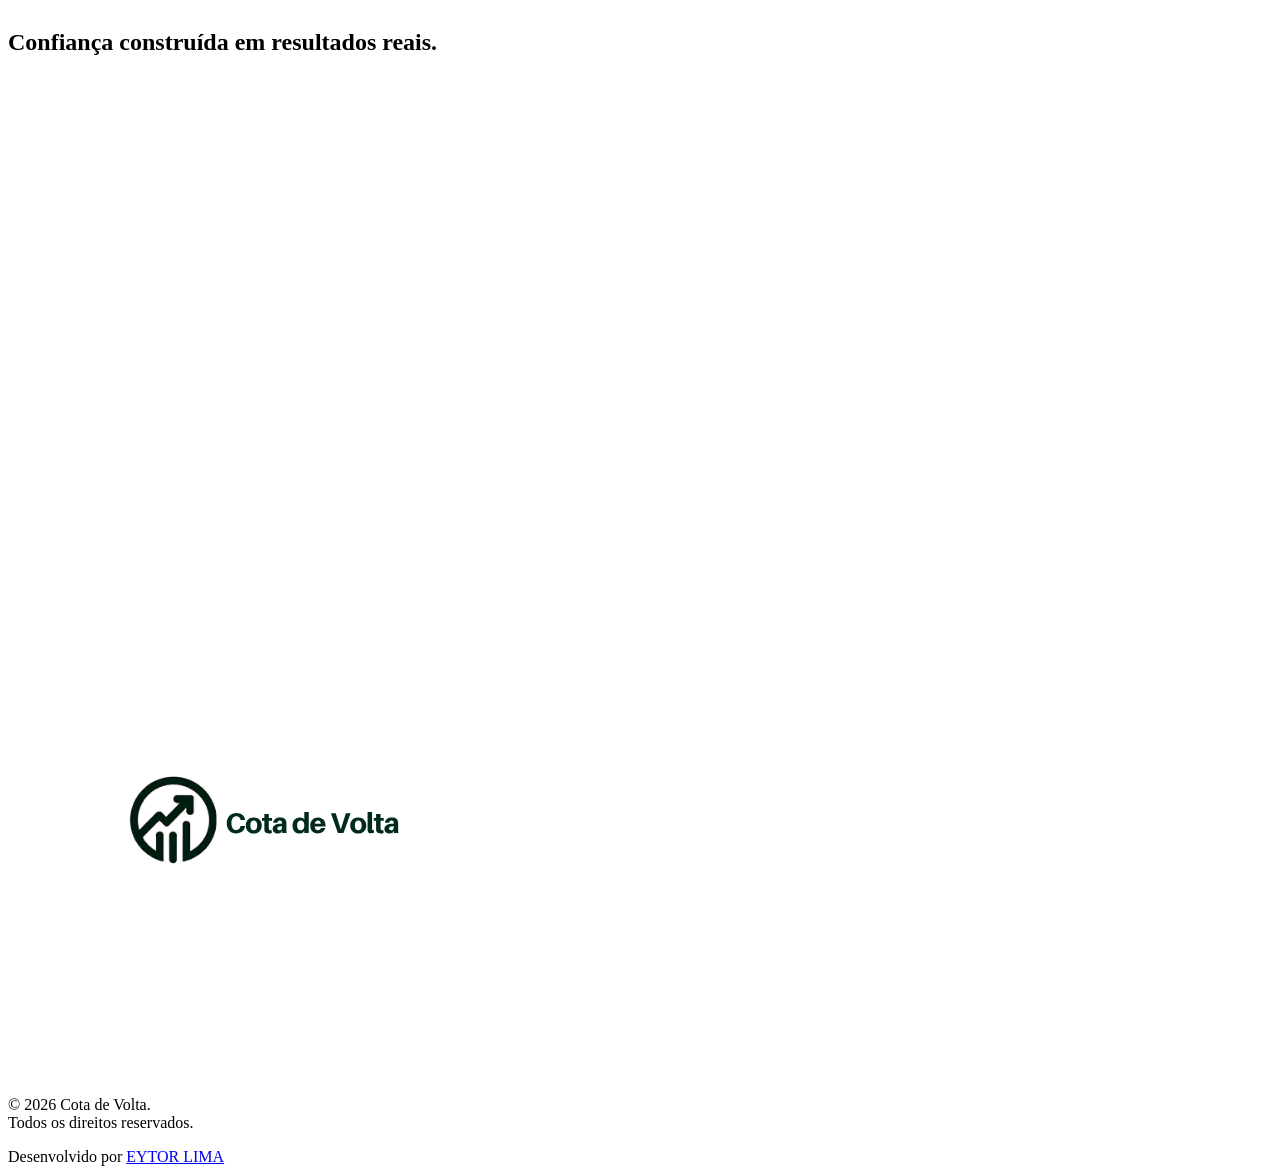
==== commit 624a2c06: "add: vars and config.js" ====
--- a/index.html
+++ b/index.html
@@ -35,6 +35,8 @@
     <link rel="stylesheet" href="./styles/main/feedbacks.css">
     <link rel="stylesheet" href="./styles/main/contact.css">
     <link rel="stylesheet" href="./styles/main/footer.css">
+    
+    <script src="./src/config.js" defer></script>
 
     <script src="./src/index.js" defer></script>
     <script src="./src/progressbar.js" defer></script>
@@ -116,7 +118,7 @@
                 Analise o
                 extrato
                 do seu 
-                <span>consórcio</span> por apenas <span>R$ 49,90</span>.
+                <span>consórcio</span> por apenas <span class="price">R$ 49,90</span>.
             </h1>
             <p>
                 Cancelou um consórcio e não sabe se tem valor a receber? 
@@ -153,7 +155,7 @@
 
         <div class="animation_area">
             <span class="bg"></span>
-            <span class="text">R$49,90</span>
+            <span class="text price">R$49,90</span>
             <span class="border"></span>
         </div>
     </main>
@@ -163,7 +165,7 @@
         <h2>Especialistas em análise de extrato de consórcio.</h2>
 
         <p data-aos="fade-up">
-            A <span>COTA DE VOLTA</span> é uma empresa especializada em análise de extrato de consórcio. Por R$49,90, auditamos cada lançamento do seu extrato, identificamos cobranças indevidas e informamos exatamente os valores que você tem direito a receber.
+            A <span>COTA DE VOLTA</span> é uma empresa especializada em análise de extrato de consórcio. Por <span class="price">R$49,90</span>, auditamos cada lançamento do seu extrato, identificamos cobranças indevidas e informamos exatamente os valores que você tem direito a receber.
         </p>
 
         <div class="cards">
@@ -380,7 +382,7 @@
         <h6 data-aos="fade-up">CONTATO</h6>
         <h2 data-aos="fade-up">Vamos analisar o seu extrato hoje.</h2>
         <p data-aos="fade-up">
-            Fale com nossa equipe, envie o extrato do seu consórcio e receba uma análise completa por R$49,90. 
+            Fale com nossa equipe, envie o extrato do seu consórcio e receba uma análise completa por <span class="price">R$49,90</span>. 
             <br>
             <br>
             Rápido, claro e sem enrolação.
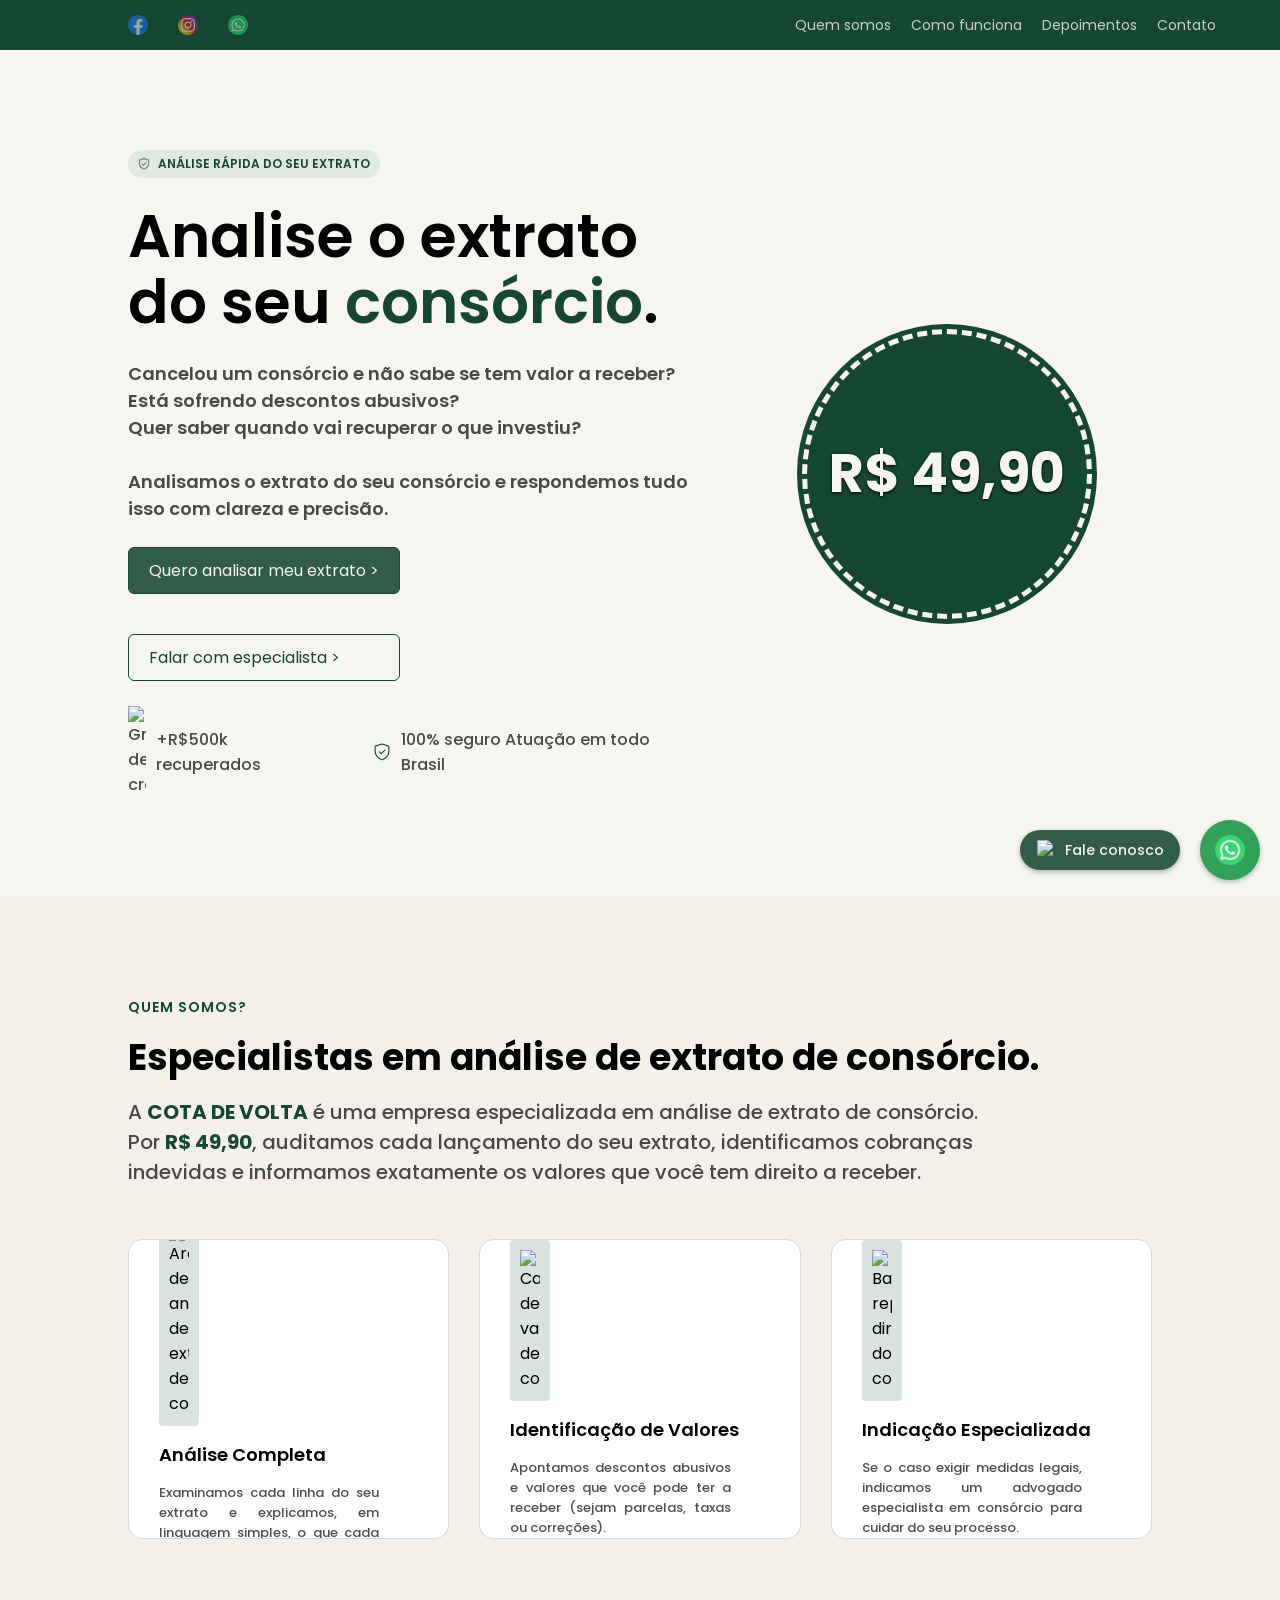
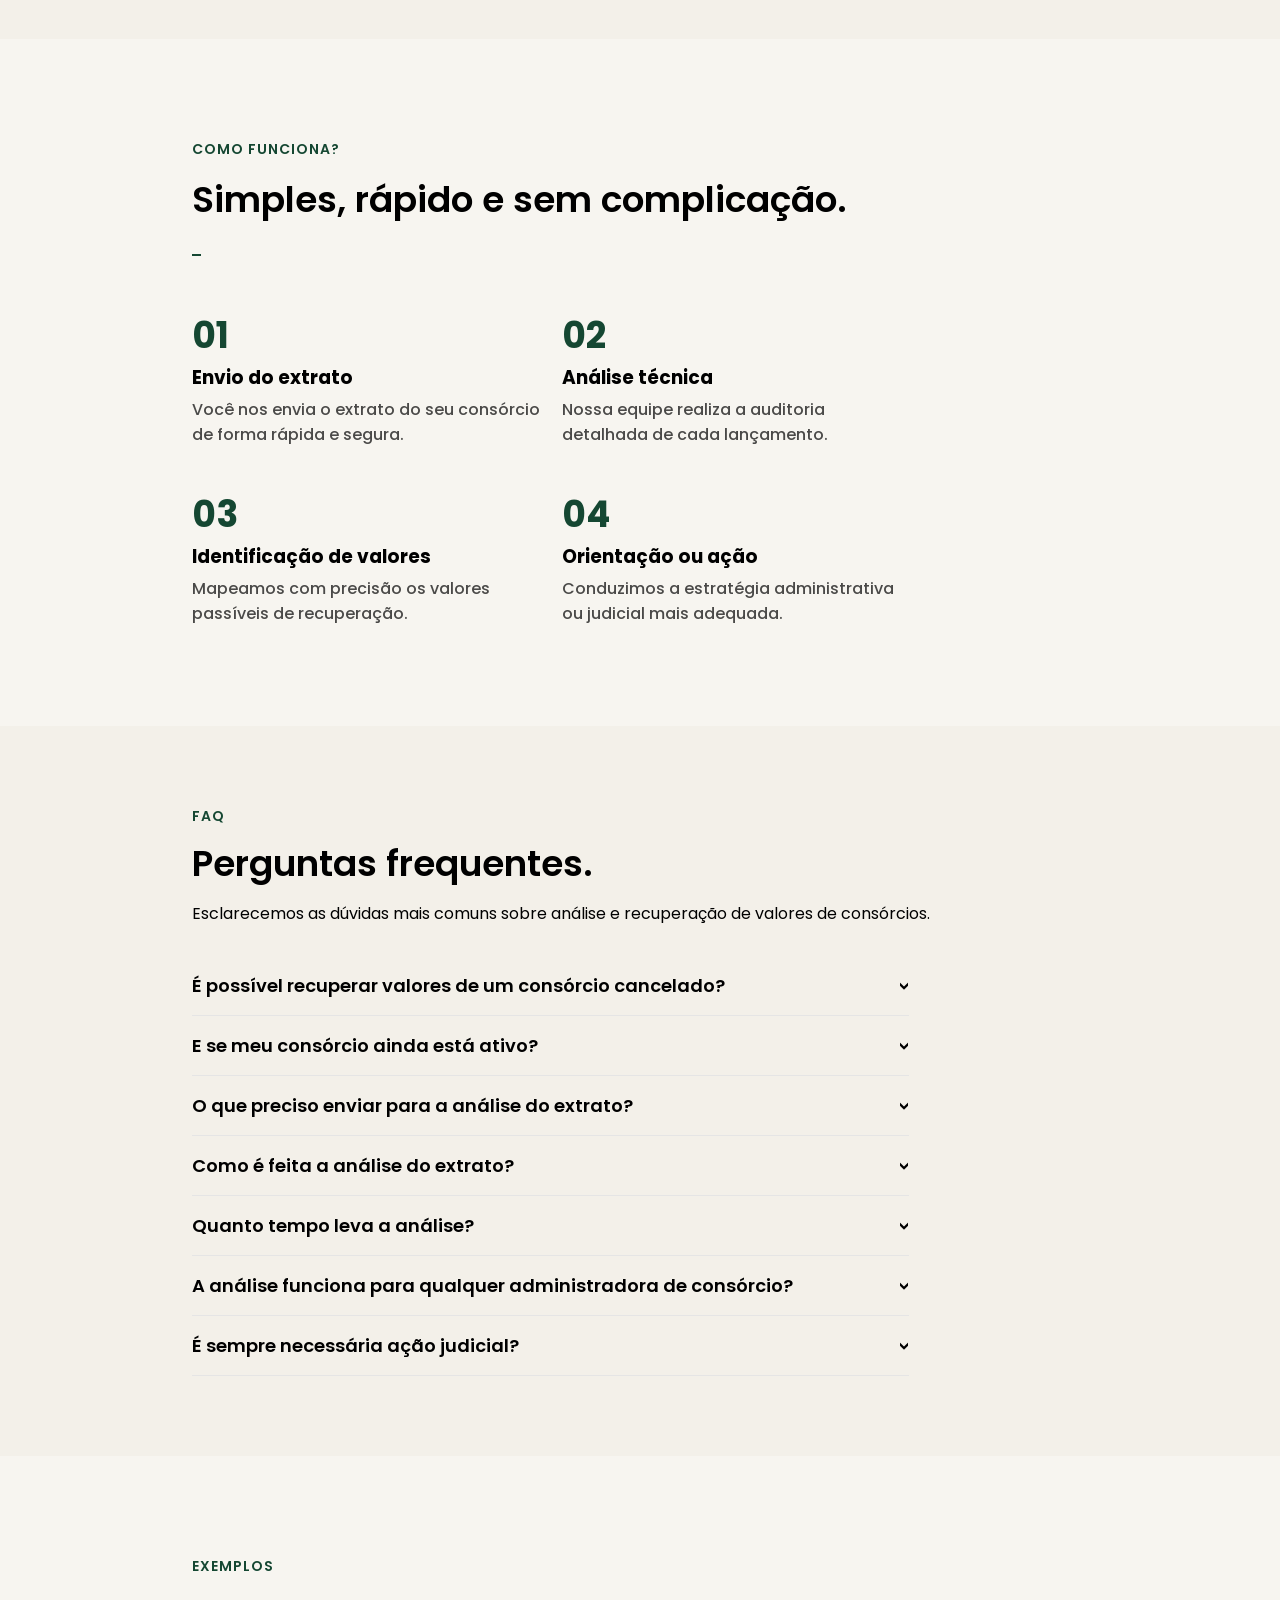
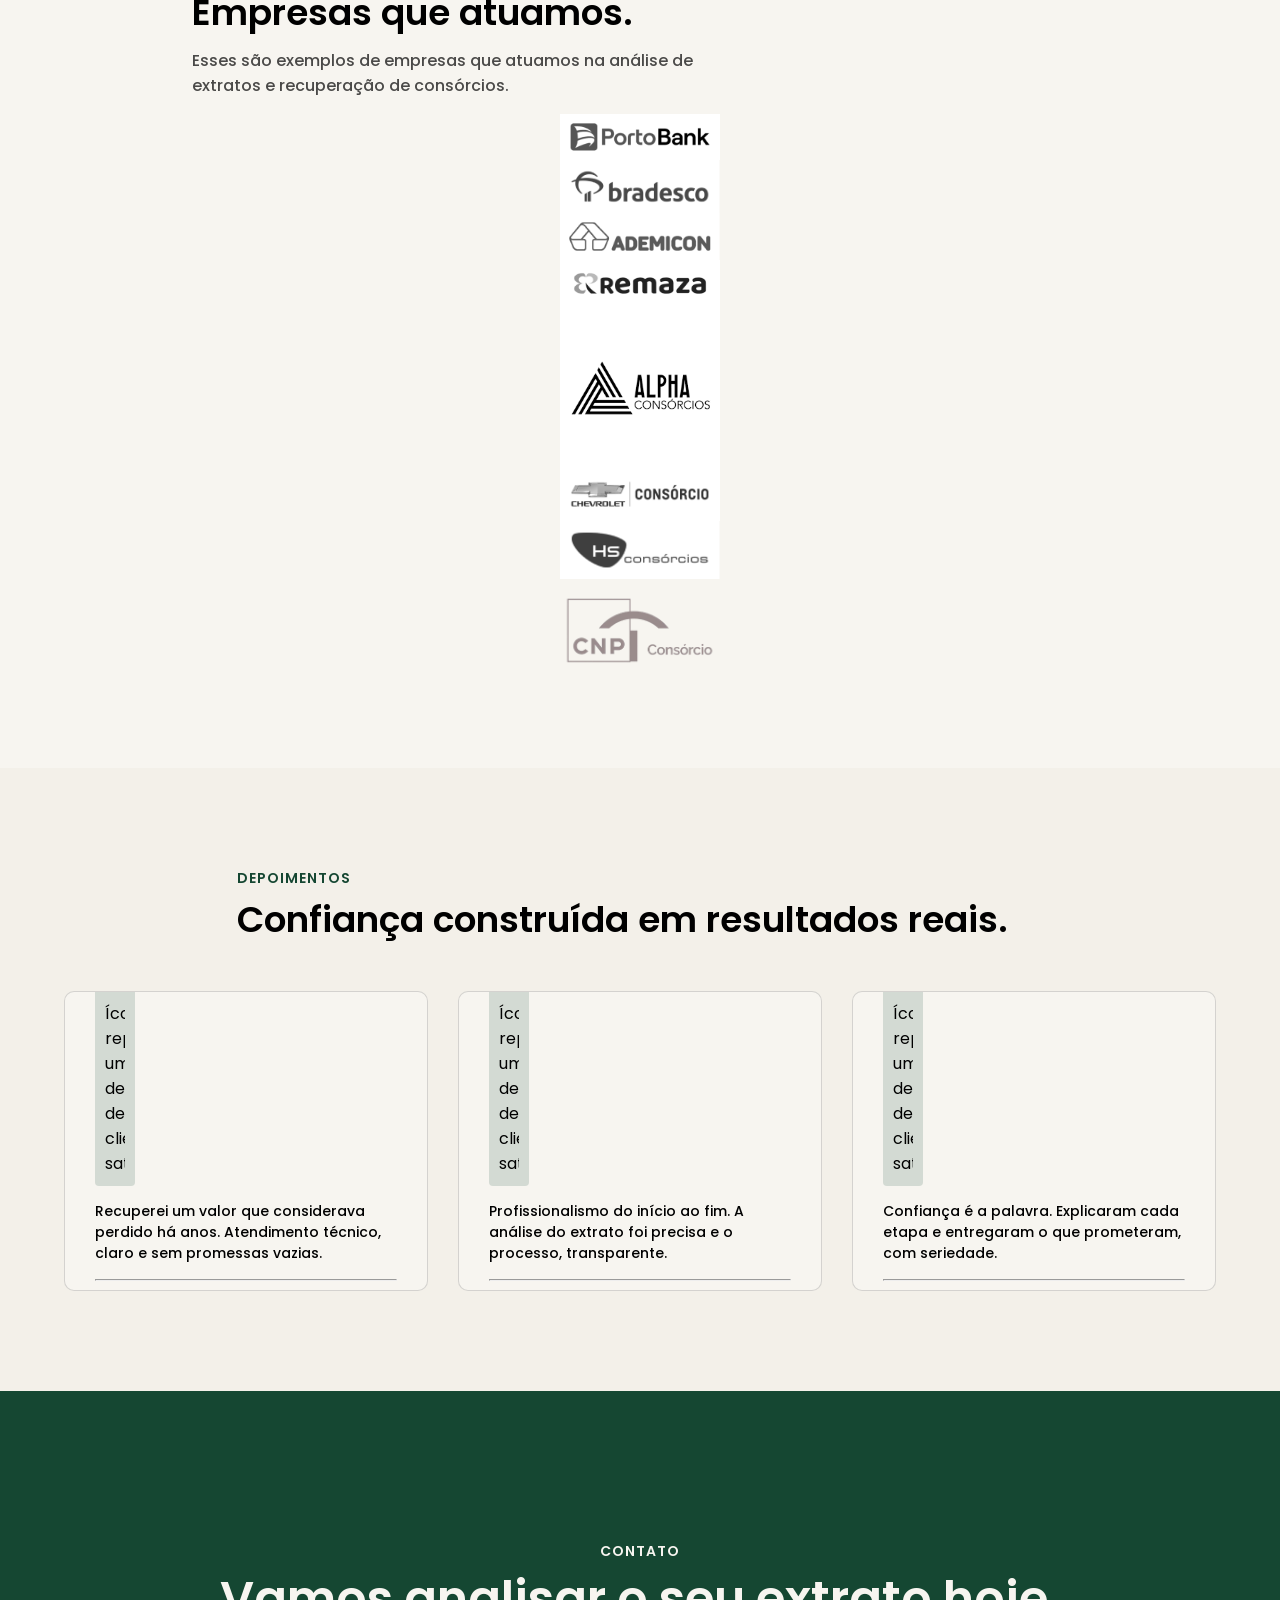
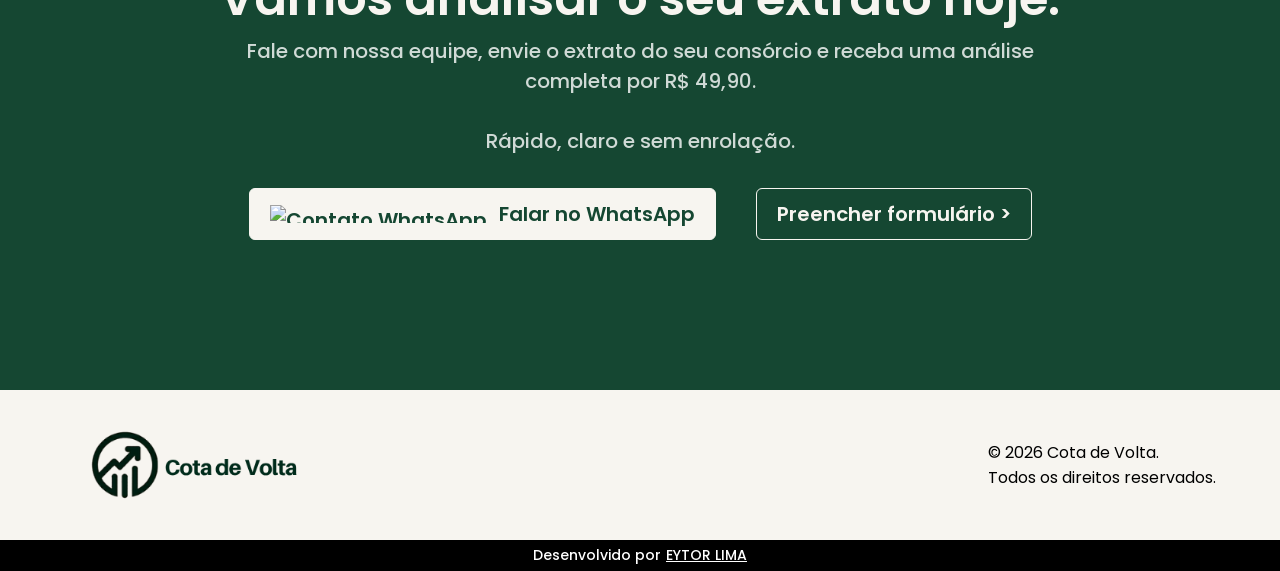
==== commit 27ebecb2: "fix: index.html" ====
--- a/index.html
+++ b/index.html
@@ -24,7 +24,7 @@
 
     <link rel="stylesheet" href="./styles/main/general.css">
     <link rel="stylesheet" href="./styles/main/extra.css">
-    <link rel="stylesheet" href="./styles/main/talkwithus_popup.css">
+    <link rel="stylesheet" href="./styles/main/popup_talkwithus.css">
 
     <link rel="stylesheet" href="./styles/main/header.css">
     <link rel="stylesheet" href="./styles/main/main.css">
@@ -58,7 +58,7 @@
     <title>Cota de Volta — Análise de Extrato de Consórcio | Recupere Valores Indevidos</title>
 </head>
 <body>
-    <a href="https://wa.me/5511991614791?text=Oi%2C%20vim%20do%20site%20cotadevolta%20e%20quero%20analisar%20meu%20extrato" target="_blank" class="wpp_btn">
+    <a href="https://wa.me/5511991614791?text=Oi%2C%20vim%20do%20site%20cotadevolta%20e%20quero%20analisar%20meu%20extrato" target="_blank" aria-label="Falar pelo WhatsApp" class="wpp_btn">
         <img src="./assets/icons/whatsapp.png" alt="WhatsApp Logo - Para contato rápido">
     </a>
 
--- a/styles/main/general.css
+++ b/styles/main/general.css
@@ -0,0 +1,61 @@
+@import url('https://fonts.googleapis.com/css2?family=Poppins:ital,wght@0,100;0,200;0,300;0,400;0,500;0,600;0,700;0,800;0,900;1,100;1,200;1,300;1,400;1,500;1,600;1,700;1,800;1,900&display=swap');
+
+:root {
+    --green: #154732;
+    --lgreen: #154732e0;
+    --black: #001021;
+    --white: #f7f5f0;
+    --gray: #f3f0e9;
+    --font-family: 'Poppins', 'Arial', sans-serif;
+    --swiper-pagination-color: var(--green);
+    --swiper-navigation-color: var(--green);
+}
+
+img {
+    -webkit-user-drag: none; 
+    -khtml-user-drag: none; 
+    -o-user-drag: none; 
+    -webkit-user-select: none; 
+    -moz-user-select: none; 
+    -ms-user-select: none; 
+    pointer-events: none; 
+    user-select: none; 
+}
+
+* {
+    box-sizing: border-box;
+    font-family: var(--font-family);
+    margin: 0;
+    padding: 0;
+}
+
+html, body {
+    overflow-x: hidden;
+    scroll-behavior: smooth;
+}
+
+h1, h2, h3 {
+    margin: 0;
+    padding: 0;
+}
+
+a {
+    color: inherit;
+    text-decoration: none;
+}
+
+img, button, a, div {
+    -webkit-tap-highlight-color: transparent;
+}
+
+.gray {
+    background-color: var(--gray);
+}
+
+.white {
+    background-color: var(--white);
+}
+
+.green {
+    background-color: var(--green);
+}
--- a/styles/main/extra.css
+++ b/styles/main/extra.css
@@ -0,0 +1,83 @@
+.wpp_btn {
+  align-items: center;
+  background-color: #1b9849;
+  border-radius: 100%;
+  bottom: 20px;
+  box-shadow: 0 2px 5px rgba(0, 0, 0, 0.3);
+  display: flex;
+  height: 60px;
+  justify-content: center;
+  opacity: 0.9;
+  position: fixed;
+  right: 20px;
+  transition: all 0.1s ease-in-out;
+  width: 60px;
+  z-index: 1000;
+}
+
+.wpp_btn img {
+  height: 30px;
+  width: 30px;
+}
+
+.wpp_btn:hover {
+  cursor: pointer;
+  opacity: 1;
+}
+
+.chat {
+  align-items: center;
+  background-color: var(--lgreen);
+  border: none;
+  border-radius: 150px;
+  bottom: 30px;
+  box-shadow: 0 2px 5px rgba(0, 0, 0, 0.3);
+  color: var(--white);
+  display: flex;
+  font-size: 14px;
+  font-weight: 500;
+  height: 40px;
+  justify-content: center;
+  outline: none;
+  position: fixed;
+  right: 100px;
+  transition: all 0.1s ease-in-out;
+  width: 160px;
+  z-index: 1000;
+}
+
+.chat img {
+  height: 20px;
+  margin-right: 8px;
+  width: 20px;
+}
+
+.chat:hover {
+  background-color: var(--green);
+  cursor: pointer;
+}
+
+.splide__slide {
+  align-self: center;
+  display: flex;
+  justify-content: center;
+}
+
+.splide__slide img {
+  align-items: center;
+  height: auto;
+  justify-content: center;
+  width: 160px;
+}
+
+@media (max-width: 600px) { 
+  .wpp_btn {
+    bottom: 15px;
+    right: 15px;
+  }
+
+  .chat {
+    bottom: 15px;
+    right: 80px;
+  }
+}
--- a/styles/main/popup_talkwithus.css
+++ b/styles/main/popup_talkwithus.css
@@ -0,0 +1,128 @@
+.popup {
+  align-items: center;
+  background: rgba(0,0,0,0.5);
+  display: flex;
+  height: 100%;
+  justify-content: center;
+  left: 0;
+  opacity: 0;
+  pointer-events: none;
+  position: fixed;
+  top: 0;
+  transition: 0.3s ease;
+  width: 100%;
+  z-index: 1001;
+}
+
+.popup.active {
+  opacity: 1;
+  pointer-events: all;
+}
+
+.popup-content {
+  background: white;
+  border-radius: 10px;
+  padding: 30px;
+  position: relative;
+  width: 500px;
+}
+
+.close {
+  cursor: pointer;
+  background: none;
+  border: none;
+  font-size: 20px;
+  position: absolute;
+  right: 10px;
+  top: 10px;
+}
+
+.popup-content h3 {
+  color: var(--green);
+  font-size: 24px;
+  font-weight: 600;
+}
+
+.popup-content p {
+  color: rgba(0, 0, 0, 0.8);
+  font-size: 12px;
+  margin-bottom: 20px;
+}
+
+.popup-content form {
+  display: flex;
+  flex-direction: column;
+}
+
+.popup-content label {
+  display: flex;
+  flex-direction: column;
+  font-size: 14px;
+}
+
+.popup-content input {
+  border: 1px solid #ccc;
+  border-radius: 5px;
+  margin-bottom: 15px;
+  padding: 8px;
+}
+
+.popup-content input[type="text"]:focus, .popup-content input[type="tel"]:focus {
+  border-color: var(--green);
+  box-shadow: 1px 0px 3px rgba(0, 0, 0, 0.2);
+  outline: none;
+}
+
+.popup-content .radio-group {
+  display: flex;
+  justify-content: space-evenly;
+}
+
+.popup-content .radio {
+  align-self: center;
+  gap: 20px;
+}
+
+.popup-content button[type="submit"] {
+  background-color: var(--gray);
+  border-radius: 5px;
+  border: none;
+  box-shadow: 1px 0px 3px rgba(0, 0, 0, 0.2);
+  color: var(--green);
+  cursor: pointer;
+  font-size: 14px;
+  font-weight: 500;
+  margin-top: 10px;
+  padding: 10px;
+  transition: all 0.2s ease-in-out;
+}
+
+.popup-content button[type="submit"]:hover {
+  background: var(--green);
+  color: var(--white);
+}
+
+.popup-content .h-captcha {
+  align-self: center;
+  transform: scale(0.75);
+}
+
+.popup-content p.privacy-notice {
+  color: rgba(0, 0, 0, 0.6);
+  font-size: 12px;
+  margin: 10px 0;
+  text-align: center;
+}
+
+.popup-content .privacy-notice a {
+  color: var(--green);
+  font-size: 12px;
+  text-decoration: underline;
+}
+
+@media (max-width: 600px) { 
+  .popup-content {
+    padding: 20px;
+    width: 90%;
+  }
+}
--- a/styles/main/header.css
+++ b/styles/main/header.css
@@ -0,0 +1,240 @@
+header {
+  align-items: center;
+  background-color: var(--green);
+  display: flex;
+  justify-content: space-between;
+  height: 50px;
+  left: 0;
+  position: fixed;
+  top: 0;
+  transition: transform 0.3s ease, opacity 0.3s ease;
+  width: 100%;
+  z-index: 1000;
+}
+
+header.hidden {
+    opacity: 0;
+    transform: translateY(-100%);
+}
+
+header .social {
+    display: flex;
+    gap: 30px;
+    justify-content: space-evenly;
+    padding-left: 10%;
+}
+
+header .social a {
+    border-radius: 100%;
+    box-shadow: 0px 1px 3px rgba(0, 0, 0, 0.2);
+    display: flex;
+    height: 20px;
+    opacity: 0.55;
+    transition: all 0.1s ease-in-out;
+    width: 20px;
+}
+
+header .social a:hover {
+    box-shadow: 0px 3px 3px rgba(0, 0, 0, 0.2);
+    cursor: pointer;
+    opacity: 1;
+}
+
+header nav {
+    align-items: center;
+    color: white;
+    display: flex;
+    font-weight: 400;
+    gap: 20px;
+    padding-right: 5%;
+}
+
+header nav a {
+    font-size: 14px;
+    opacity: 0.75;
+    position: relative;
+    transition: all 0.1s ease-in-out;
+}
+
+header nav a:hover {
+    cursor: pointer;
+    opacity: 1;
+}
+
+header nav a::after {
+    background-color: white;
+    content: '';
+    height: 2px;
+    left: 0;
+    position: absolute;
+    transform: translateY(25px);
+    transition: all 0.3s ease-in-out;
+    width: 0px;
+}
+
+header nav a:hover::after {
+    width: 100%;
+}
+
+
+.main_header {
+    align-items: center;
+    border-bottom: solid 1px #ccc;
+    background-color: var(--white);
+    display: flex;
+    left: 0;
+    justify-content: space-between;
+    opacity: 0;
+    padding: 10px 0;
+    position: fixed;
+    top: 0;
+    transform: translateY(-100%);
+    transition: all 0.3s ease-in-out;
+    width: 100%;
+    z-index: 999;
+}
+
+.main_header.visible {
+    opacity: 1;
+    transform: translateY(0);
+}
+
+.main_header.invisible {
+    opacity: 0;
+    transform: translateY(-100%);
+}
+
+.main_header .logo {
+    align-items: center;
+    display: flex;
+    flex-direction: row;
+    height: 50px;
+    justify-content: center;
+    margin-left:  15%;
+    width: 200px;
+}
+
+.main_header .logo img {
+    height: 500%;
+}
+
+
+.main_header .header_buttons {
+    display: flex;
+    gap: 20px;
+    padding-right: 5%;
+    width: fit-content;
+}
+
+.main_header .header_buttons a {
+    border: solid 1px var(--green);
+    border-radius: 7px;
+    background-color: var(--white);
+    color: var(--green);
+    font-size: 14px;
+    font-weight: 500;
+    padding: 10px;
+    transition: all 0.15s ease-in-out;
+}
+
+.header_buttons #fhb {
+    background-color: var(--lgreen);
+    color: var(--white);
+}
+
+.header_buttons #fhb:hover {
+    background-color: var(--green);
+}
+
+.main_header .header_buttons a:hover {
+    background-color: var(--green);
+    color: var(--white);
+    column-span: var(--white);
+}
+
+@media (max-width: 1024px) {
+    .main_header .logo {
+        margin-left: 10%;
+    }
+
+    .main_header .header_buttons {
+        gap: 12px;
+    }
+
+    .main_header .header_buttons a {
+        font-size: 12px;
+        padding: 8px;
+    }
+}
+
+@media (max-width: 768px) {
+    header .social {
+        padding-left: 5%;
+    }
+
+    header nav {
+        gap: 16px;
+    }
+
+    header nav a {
+        font-size: 12px;
+    }
+
+    .main_header .logo {
+        margin-left: 5%;
+    }
+}
+
+@media (max-width: 600px) {
+    header .social {
+        gap: 20px;
+    }
+
+    header .social a {
+        height: 16px;
+        width: 16px;
+    }
+
+    .main_header .logo {
+        display: none;
+    }
+
+    .main_header .header_buttons {
+        align-items: center;
+        display: flex;
+        gap: 0;
+        justify-content: space-evenly;
+        padding: 0;
+        width: 100%;
+    }
+
+    .main_header .header_buttons a {
+        align-items: center;
+        display: flex;
+        font-size: 10px;
+        height: fit-content;
+        justify-content: center;
+        width: 40%;
+    }
+}
+
+@media (max-width: 480px) {
+    header nav {
+        gap: 10px;
+    }
+
+    header nav a {
+        font-size: 10px;
+    }
+}
+
+@media (max-width: 420px) {
+    header nav {
+        gap: 10px;
+    }
+
+    header nav a {
+        font-size: 8px;
+        font-weight: 600;
+    }
+}
--- a/styles/main/whoweare.css
+++ b/styles/main/whoweare.css
@@ -0,0 +1,180 @@
+.whoweare {
+    display: flex;
+    flex-direction: column;
+    gap: 12px;
+    justify-content: space-evenly;
+    padding: 100px 15%;
+}
+
+.whoweare h6 {
+    color: var(--green);
+    font-weight: 600;
+    font-size: 14px;
+    letter-spacing: 1px;
+}
+
+.whoweare h2 {
+    font-size: 36px;
+}
+
+.whoweare p {
+    color: rgba(0, 0, 0, 0.7);
+    font-size: 20px;
+    font-weight: 500;
+    width: 85%;
+}
+
+.whoweare p span {
+    color: var(--green);
+    font-weight: 700;
+}
+
+.whoweare .cards {
+    display: flex;
+    gap: 30px;
+    margin-top: 40px;
+}
+
+.whoweare .card {
+    background-color: white;
+    border: solid 1px rgba(128, 128, 128, 0.3);
+    border-radius: 15px;
+    display: flex;
+    flex-direction: column;
+    gap: 15px;
+    height: 250px;
+    justify-content: center;
+    overflow: hidden;
+    padding: 30px;
+    transition: all 0.2s ease-in;
+    width: 100%;
+}
+
+.whoweare .card:hover {
+    box-shadow: 0px 1px 3px;
+}
+
+.whoweare .card img {
+    background-color: #15473228;
+    padding: 10px;
+    border-radius: 4px;
+    width: 40px;
+}
+
+.whoweare .card h2 {
+    font-size: 18px;
+    font-weight: 600;
+}
+
+.whoweare .card p {
+    font-size: 13px;
+    font-weight: 500;
+}
+
+
+@media (max-width: 1400px) {
+    .whoweare {
+        padding: 100px 10%;
+    }
+
+    .whoweare .card {
+        height: 300px;
+    }
+
+    .whoweare .card p {
+        text-align: justify;
+    }
+
+}
+
+@media (max-width: 1024px) {
+    .whoweare {
+        align-items: center;
+    }
+
+    .whoweare p {
+        font-size: 18px;
+        text-align: justify;
+        width: 90%;
+    }
+
+    .whoweare h2 {
+        font-size: 32px;
+        margin: 10px 0;
+        text-align: center;
+    }
+
+    .whoweare .cards {
+        justify-content: center;
+        flex-wrap: wrap;
+    }
+
+    .whoweare .card {
+        height: 260px;
+        padding: 20px;
+        width: 600px;
+    }
+
+    .whoweare .card h2 {
+        align-self: start;
+        font-size: 20px;
+    }
+
+    .whoweare .card p {
+        align-self: start;
+        font-size: 16px;
+        text-align: justify;
+        width: 90%;
+    }
+}
+
+@media (max-width: 768px) {
+    .whoweare h2 {
+        font-size: 28px;
+    }
+
+    .whoweare p {
+        font-size: 16px;
+        width: 95%;
+    }
+    
+    .whoweare .card {
+        padding: 15px;
+        width: 500px;
+    }
+    
+    .whoweare .card h2 {
+        font-size: 16px;
+    }
+}
+
+@media (max-width: 600px) {
+    .whoweare h2 {
+        font-size: 24px;
+    }
+
+    .whoweare p {
+        font-size: 14px;
+        width: 90%;
+    }
+
+    .whoweare .card {
+        width: 400px;
+    }
+}
+
+@media (max-width: 480px) {
+    .whoweare h2 {
+        font-size: 20px;
+    }
+
+    .whoweare .card {
+        width: 360px;
+    }
+}
+
+@media (max-width: 420px) {
+    .whoweare .card {
+        width: 320px;
+    }
+}
--- a/styles/main/howitworks.css
+++ b/styles/main/howitworks.css
@@ -0,0 +1,110 @@
+.howitworks {
+    display: flex;
+    flex-direction: column;
+    gap: 12px;
+    justify-content: space-evenly;
+    padding: 100px 15%;
+}
+
+.howitworks h6 {
+    color: var(--green);
+    font-size: 14px;
+    font-weight: 600;
+    letter-spacing: 1px;
+}
+
+.howitworks h2 {
+    font-size: 36px;
+    font-weight: 600;
+}
+
+.progressbar {
+    border: solid 1px var(--green);
+    height: 1px;
+    margin-top: 15px;
+    width: 1%;
+}
+
+.progressbar.animate {
+    animation: grow 5s ease forwards;
+}
+
+@keyframes grow {
+    from { width: 0%; }
+    to {width: 100%; }
+}
+
+.howitworks .steps {
+    display: flex;
+    gap: 20px;
+    margin-top: 20px;
+}
+
+.steps .step {
+    padding-top: 20px;
+    width: 25%;
+}
+
+.steps .step h2 {
+    color: var(--green);
+    font-weight: 700;
+}
+
+.steps .step p {
+    color: rgba(0, 0, 0, 0.7);
+    font-weight: 500;
+    margin-top: 5px;
+}
+
+@media (max-width: 1400px) {
+    .howitworks .steps {
+        flex-wrap: wrap;
+    }
+
+    .steps .step {
+        padding-top: 20px;
+        width: 350px;
+    }
+}
+
+@media (max-width: 1024px) {
+    .howitworks {
+        padding: 100px 10%;
+    }
+
+    .steps .step {
+        padding-top: 20px;
+        width: 100%;
+    }
+}
+
+@media (max-width: 768px) {
+   .howitworks h2 {
+        font-size: 28px;
+   }
+}
+
+@media (max-width: 600px) {
+   .howitworks h2 {
+        font-size: 24px;
+    }
+
+    .steps .step h2 {
+        font-size: 20px;
+    }
+
+    .steps .step p {
+        font-size: 14px;
+        width: 80%;
+    }
+}
+
+@media (max-width: 480px) {
+    .howitworks h2 {
+        font-size: 20px;
+    }
+
+    .steps .step p {
+        width: 90%;
+    }
+}
--- a/styles/main/faq.css
+++ b/styles/main/faq.css
@@ -0,0 +1,167 @@
+.faq {
+  display: flex;
+  gap: 50px;
+  justify-content: center;
+  padding: 100px 15%;
+}
+
+.faq .text {
+  display: flex;
+  flex-direction: column;
+  gap: 18px;
+  width: 600px;
+}
+
+.faq h6 {
+  color: var(--green);
+  font-weight: 600;
+  font-size: 14px;
+  letter-spacing: 1px;
+}
+
+.faq h2 {
+  font-size: 36px;
+  font-weight: 600;
+  line-height: 1.05;
+}
+
+.questions details {
+  border-bottom: 1px solid #e5e5e5;
+  padding: 16px 0;
+  width: 600px;
+}
+
+.questions summary {
+  align-items: center;
+  cursor: pointer;
+  font-weight: 600;
+  font-size: 16px;
+  display: flex;
+  justify-content: space-between;
+  list-style: none;
+}
+
+.questions summary::-webkit-details-marker {
+  display: none;
+}
+
+.questions summary::after {
+  content: ">";
+  font-size: 18px;
+  transform: rotate(90deg);
+  transition: transform 0.3s ease;
+}
+
+.questions details[open] summary::after {
+  transform: rotate(270deg);
+}
+
+.questions details {
+  &::details-content {
+    transition: height 1s; 
+    height: 0;
+    overflow: hidden;
+    transition:
+      height 0.3s,
+      content-visibility 0.3s allow-discrete;
+  }
+  
+  &[open]::details-content {
+    height: auto; 
+    height: calc-size(auto); 
+    height: calc-size(auto, size);   
+  }
+}
+
+.questions details p {
+  color: rgba(0, 0, 0, 0.8);
+  font-weight: 500;
+  font-size: 14px;
+  margin-top: 20px;
+}
+
+.questions details[closed] p {
+  opacity: 0;
+}
+
+
+@media (max-width: 1400px) {
+  .faq {
+    flex-direction: column;
+    gap: 30px;
+    padding: 80px 15%;
+    width: 100%;
+  }
+
+  .faq .text {
+    width: 100%;
+  }
+
+  .questions {
+    width: 100%;
+  }
+
+  .questions details {
+    width: 80%;
+  }
+
+  .questions summary {
+    font-size: 18px;
+  }
+
+  .questions details p {
+    font-size: 16px;
+    width: 90%;
+  }
+}
+
+@media (max-width: 1024px) {
+  .questions details {
+    width: 100%;
+  }
+}
+
+@media (max-width: 768px) {
+  .faq {
+    flex-direction: column;
+    gap: 30px;
+    padding: 80px 10%;
+    width: 100%;
+  }
+
+  .faq h2 {
+    font-size: 28px;
+  }
+
+  .questions summary {
+    font-size: 16px;
+  }
+
+  .questions details p {
+    font-size: 14px;
+    text-align: justify;
+    width: 95%;
+  }
+}
+
+@media (max-width: 600px) {
+  .faq h2 {
+    font-size: 24px;
+  }
+  
+  .questions summary {
+    font-size: 15px;
+  }
+
+  .questions details p {
+    font-size: 13px;
+    text-align: justify;
+    width: 95%;
+  }
+}
+
+@media (max-width: 480px) {
+  .faq h2 {
+    font-size: 20px;
+  }
+}
--- a/styles/main/enterprises.css
+++ b/styles/main/enterprises.css
@@ -0,0 +1,82 @@
+.enterprises {
+    display: flex;
+    flex-direction: column;
+    gap: 16px;
+    padding: 100px 16%;
+}
+
+.enterprises .text {
+    display: flex;
+    flex-direction: column;
+    gap: 8px;
+    width: 600px;
+}
+
+.enterprises h6 {
+    color: var(--green);
+    font-size: 14px;
+    font-weight: 600;
+    letter-spacing: 1px;
+}  
+
+.enterprises h2 {
+    font-size: 36px;
+    font-weight: 600;
+}
+
+.enterprises p {
+    color: rgba(0, 0, 0, 0.7);
+    font-size: 16px;
+    font-weight: 500;
+    width: 85%;
+}
+
+@media (max-width: 1400px) {
+  .enterprises {
+        padding: 100px 15%;
+    }
+}
+
+
+@media (max-width: 768px) {
+    .enterprises {
+        padding: 100px 10%;
+    }
+
+    .enterprises .text {
+        width: 100%;
+    }
+
+    .enterprises h2 {
+        font-size: 28px;
+    }
+
+    .enterprises .splide {
+        width: 100%;
+    }
+
+    .enterprises .splide img {
+        width: 70%;
+    }
+}
+
+@media (max-width: 600px) {
+    .enterprises h2 {
+        font-size: 24px;
+    }
+}
+
+@media (max-width: 480px) {
+    .enterprises h2 {
+        font-size: 20px;
+    }
+
+    .enterprises p {
+        font-size: 14px;
+        width: 100%;
+    }
+
+    .enterprises .splide img {
+        width: 65%;
+    }
+}
--- a/styles/main/feedbacks.css
+++ b/styles/main/feedbacks.css
@@ -0,0 +1,151 @@
+.feedbacks {
+    display: flex;
+    flex-direction: column;
+    gap: 12px;
+    justify-content: space-evenly;
+    padding: 100px 16%;
+}
+
+.feedbacks h6 {
+    color: var(--green);
+    font-size: 14px;
+    font-weight: 600;
+    letter-spacing: 1px;
+}
+
+.feedbacks h2 {
+    font-size: 36px;
+    font-weight: 600;
+    line-height: 1.05;
+}
+
+.feedbacks .cards {
+    display: flex;
+    gap: 30px;
+    margin-top: 40px;
+}
+
+.feedbacks .card {
+    background-color: var(--white);
+    border: solid 1px rgba(128, 128, 128, 0.3);
+    border-radius: 10px;
+    display: flex;
+    flex-direction: column;
+    gap: 15px;
+    height: 300px;
+    justify-content: center;
+    overflow: hidden;
+    padding: 30px;
+    transition: all 0.2s ease-in;
+    width: 100%;
+}
+
+.card:hover {
+    box-shadow: 0px 1px 3px;
+}
+
+.feedbacks .card img {
+    background-color: #15473228;
+    padding: 10px;
+    border-radius: 4px;
+    width: 40px;
+}
+
+.feedbacks .card p {
+    font-size: 16px;
+    font-weight: 500;
+}
+
+.feedbacks .card .person {
+    font-size: 16px;
+    font-weight: 600;
+}
+
+.feedbacks .card .from {
+    color: rgba(0, 0, 0, 0.7);
+    font-size: 14px;
+    font-weight: 500;
+}
+
+
+@media (max-width: 1400px) {
+    .feedbacks {
+        padding: 100px 5%;
+    }
+
+    .feedbacks h6, .feedbacks h2 {
+        padding: 0px 15%;
+    }
+
+    .feedbacks .cards p{
+        font-size: 14px;
+    }
+}
+
+@media (max-width: 1024px) {
+    .feedbacks {
+        padding: 100px 10%;
+    }
+    
+    .feedbacks .cards {
+        align-self: center;
+        flex-direction: column;
+        height: fit-content;
+        width: 600px;
+    }
+
+    .feedbacks .cards p{
+        font-size: 18px;
+    }
+}
+
+@media (max-width: 768px) {
+    .feedbacks h2 {
+        font-size: 28px;
+    }
+
+    .feedbacks .cards {
+        width: 500px;
+    }
+
+    .feedbacks .cards p{
+        font-size: 16px;
+        text-align: justify;
+    }
+}
+
+@media (max-width: 600px) {
+    .feedbacks h6 {
+        padding: 0px 5%;    
+    }
+    
+    .feedbacks h2 {
+        font-size: 24px;
+        padding: 0px 5%;
+        text-align: center;
+    }
+
+    .feedbacks .cards {
+        width: 400px;
+    }
+
+    .feedbacks .cards p{
+        font-size: 14px;
+    }
+}
+
+@media (max-width: 480px) {
+    .feedbacks h2 {
+        font-size: 22px;
+    }
+
+    .feedbacks .cards {
+        width: 360px;
+    }
+}
+
+@media (max-width: 420px) {
+    .feedbacks .cards {
+        width: 320px;
+    }
+}
--- a/styles/main/contact.css
+++ b/styles/main/contact.css
@@ -0,0 +1,128 @@
+.contact {
+    align-items: center;
+    display: flex;
+    flex-direction: column;
+    gap: 12px;
+    justify-content: space-evenly;
+    padding: 150px 16%;
+}
+
+.contact h6 {
+    color: var(--white);
+    font-size: 14px;
+    font-weight: 600;
+    letter-spacing: 1px;
+}
+
+.contact h2 {
+    color: var(--white);
+    font-size: 48px;
+    font-weight: 600;
+    line-height: 1.05;
+    text-align: center;
+}
+
+.contact p {
+    color: rgba(255, 255, 255, 0.8);
+    font-size: 20px;
+    font-weight: 500;
+    text-align: center;
+}
+
+.contact .buttons {
+    display: flex;
+    gap: 40px;
+    margin-top: 20px;
+}
+
+.contact .buttons a, .contact .buttons button {
+    align-items: center;
+    background-color: var(--green);
+    border: solid 1px var(--white);
+    border-radius: 6px;
+    color: var(--white);
+    display: flex;
+    font-size: 20px;
+    font-weight: 600;
+    gap: 12px;
+    padding: 10px 20px;
+    transition: all 0.15s ease-in-out;
+    width: fit-content;
+}
+
+.contact .buttons #wpp {
+    background-color: var(--white);
+    color: var(--green);
+}
+
+.contact img {
+    height: 18px;  
+}
+
+.contact .buttons a:hover, .contact .buttons button:hover {
+    background-color: var(--white);
+    color: var(--green);
+    cursor: pointer;
+}
+
+@media (max-width: 1024px) {
+    .contact {
+        padding: 150px 10%;
+    }
+
+    .contact h2 {
+        font-size: 40px;
+    }
+
+    .contact p {
+        font-size: 18px;
+        margin-top: 20px;
+        width: 100%;
+    }
+    
+    .contact .buttons {
+        flex-direction: column;
+        gap: 20px;
+   }
+    
+}
+
+@media (max-width: 768px) {
+     .contact h2 {
+        font-size: 36px;
+    }
+
+    .contact p {
+        font-size: 18px;
+        margin-top: 20px;
+        width: 100%;
+    }
+
+    .contact .buttons {
+        flex-direction: column;
+        gap: 20px;
+   }
+}
+
+@media (max-width: 600px) {
+    .contact {
+        padding: 100px 10%;
+    }
+}
+
+@media (max-width: 480px) {
+    .contact h2 {
+        font-size: 30px;
+    }
+
+    .contact p {
+        font-size: 14px;
+        margin-top: 20px;
+        width: 100%;
+    }
+
+    .contact .buttons a, .contact .buttons button {
+        font-size: 16px;
+        padding: 8px 16px;
+    }
+}
--- a/styles/main/footer.css
+++ b/styles/main/footer.css
@@ -0,0 +1,67 @@
+
+footer {
+    background-color: var(--white);
+    display: flex;
+    flex-direction: column;
+    padding-top: 25px;
+}
+
+footer .content {
+    align-items: center;
+    display: flex;
+    justify-content: space-between;
+    padding: 0px 5%;
+    width: 100%;
+}
+
+.footerlogo {
+    align-items: center;
+    display: flex;
+    height: 100px;
+    justify-content: center;
+    overflow: hidden;
+    width: 260px;
+}
+
+footer img {
+    width: 150%;
+}
+
+footer .by{
+    align-items: center;
+    background-color: black;
+    color: white;
+    display: flex;
+    font-size: 14px;
+    font-weight: 500;
+    gap: 5px;
+    justify-content: center;
+    margin-top: 25px;
+    padding: 5px 0px;
+}
+
+footer .by a {
+    text-decoration: underline;
+}
+
+
+@media (max-width: 600px) {
+    .footerlogo {
+        width: 200px;
+    }
+
+    footer .content p {
+        font-size: 14px;
+        text-align: center;
+    }
+}
+
+@media (max-width: 480px) {
+    .footerlogo {
+        width: 150px;
+    }
+
+    footer .content p {
+        font-size: 12px;
+    }
+}
